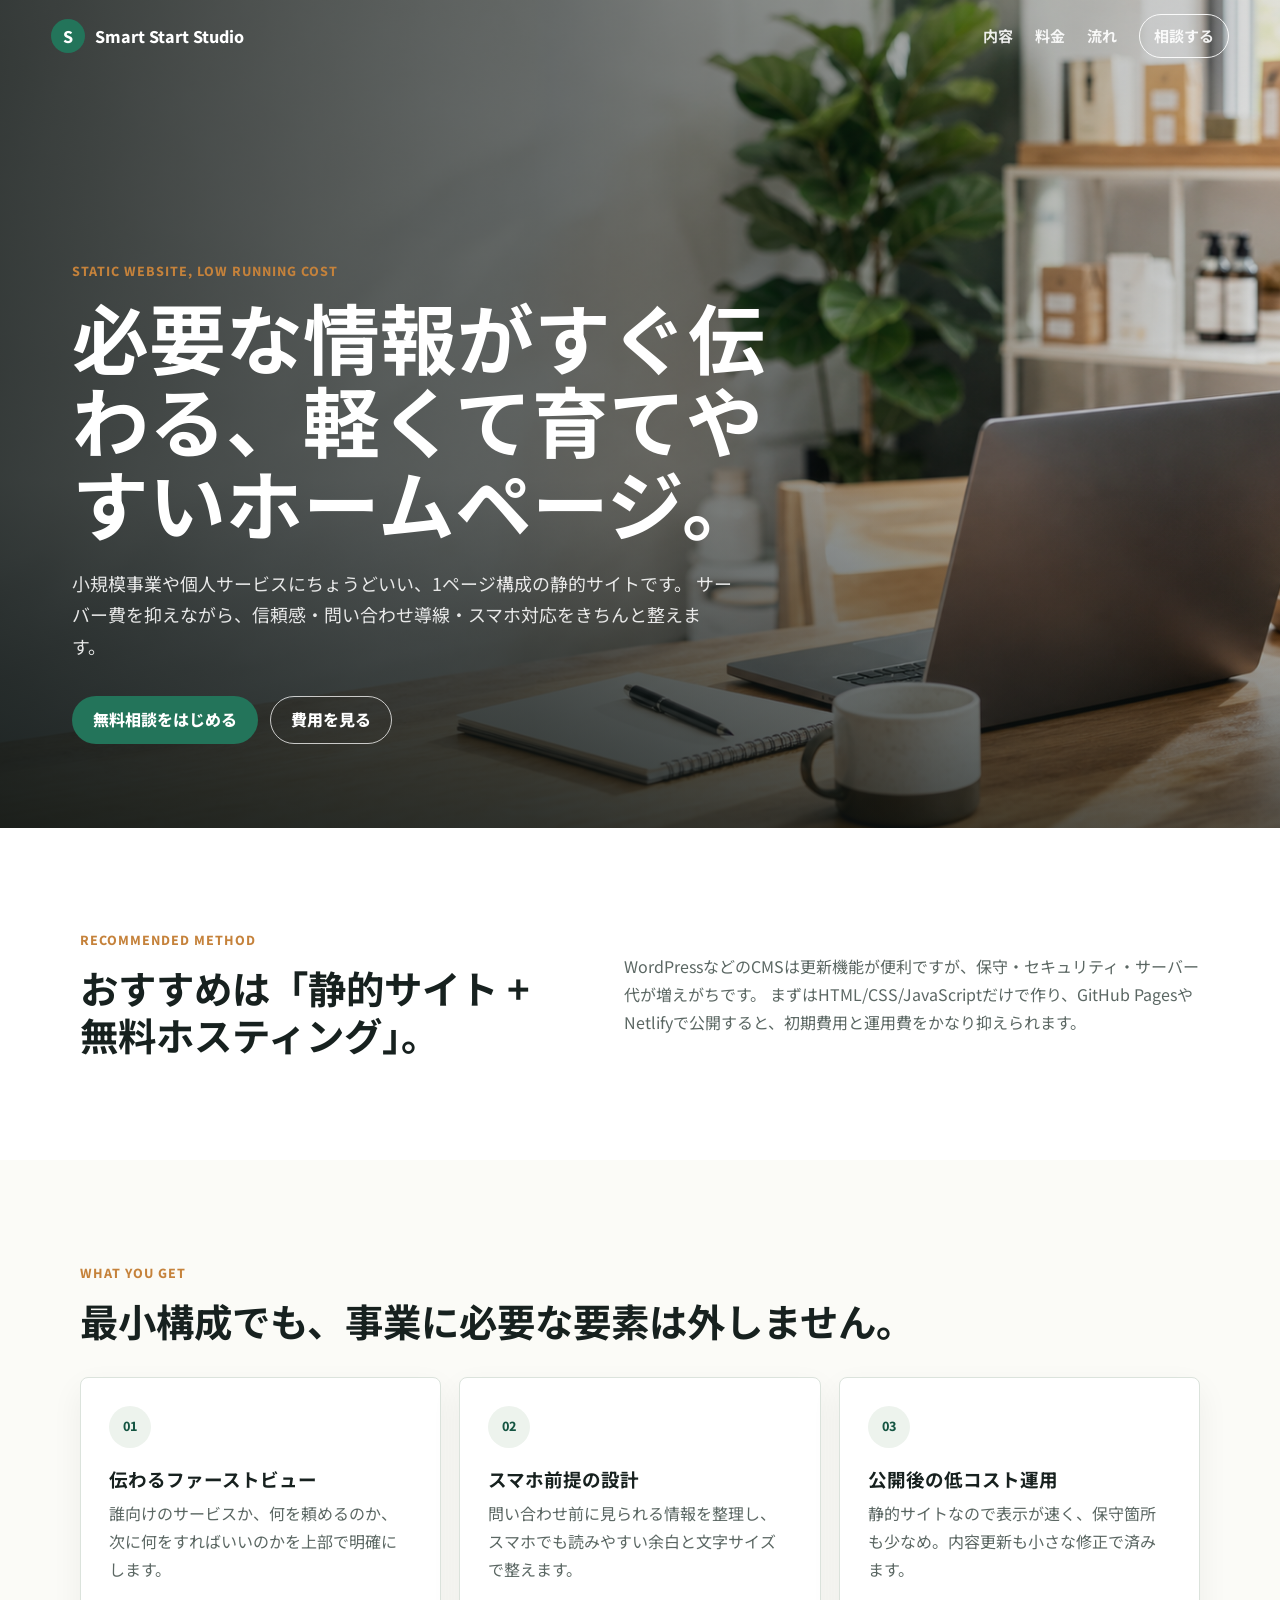
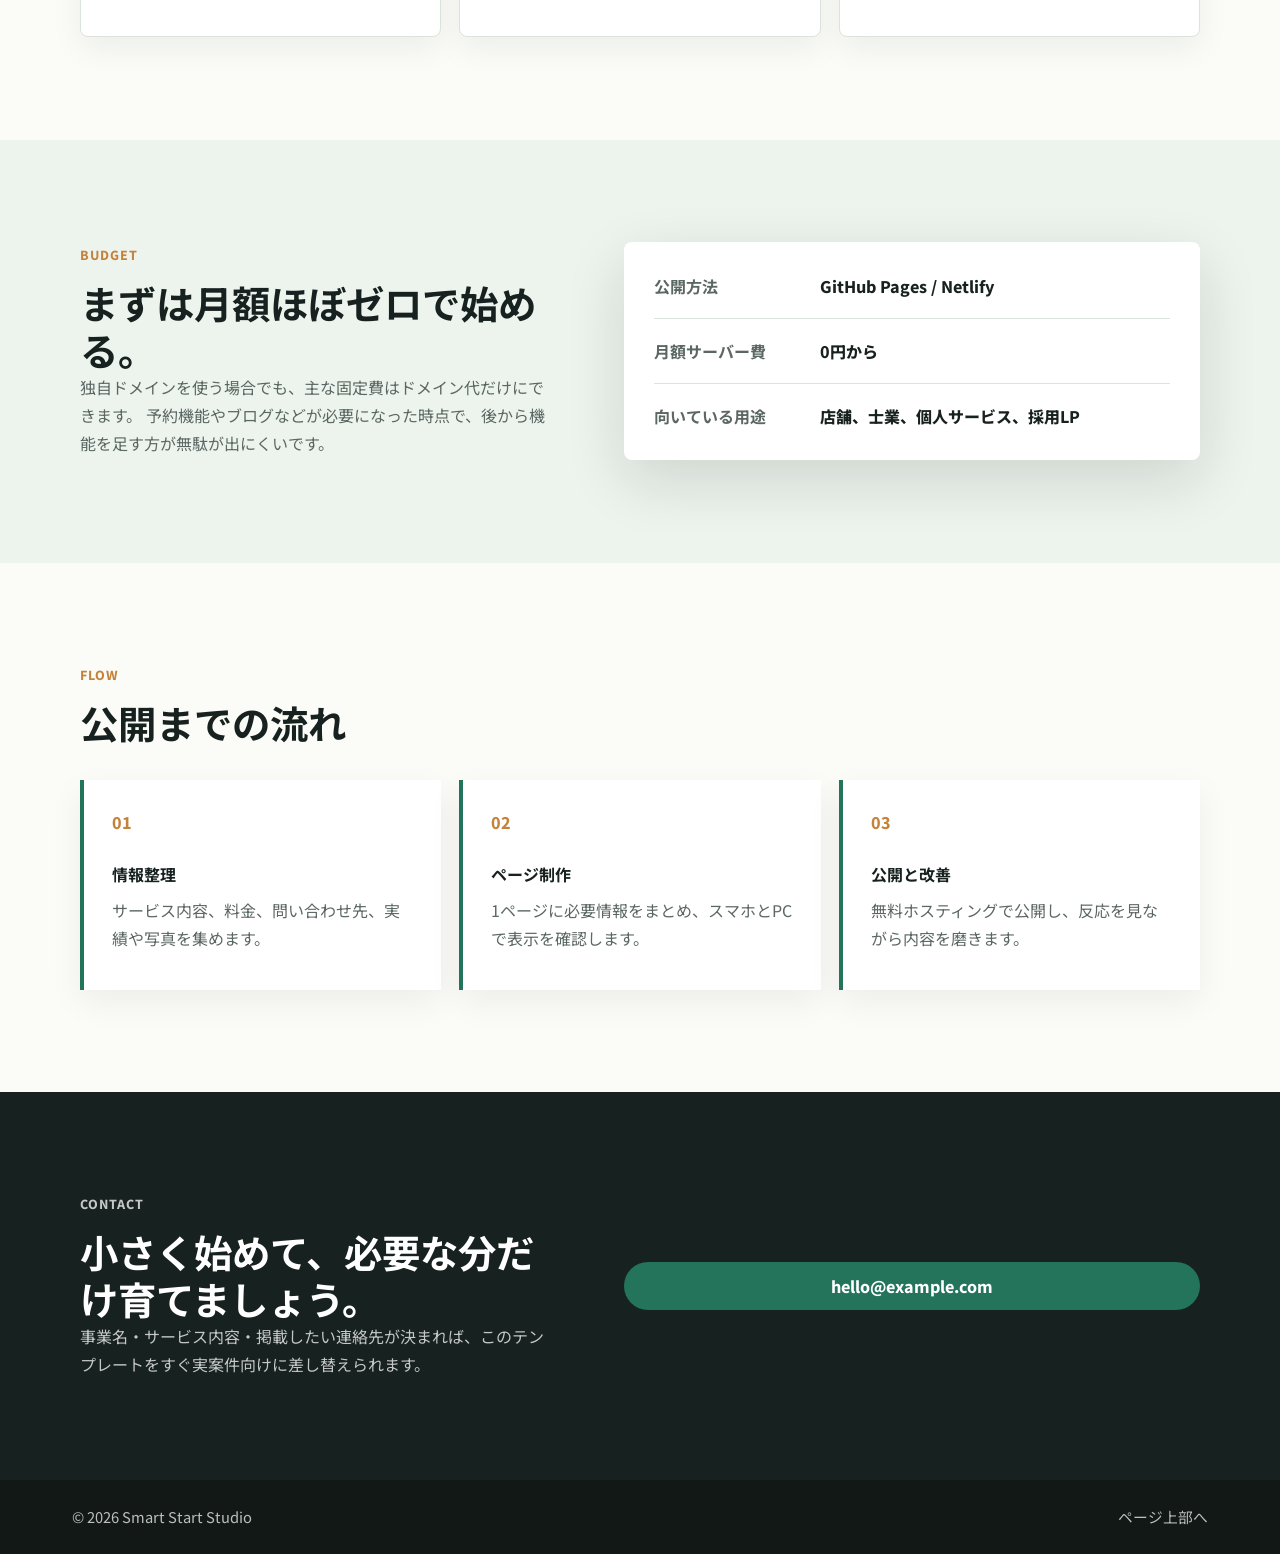
==== index.html @ e1048269 "Create static homepage" ====
<!doctype html>
<html lang="ja">
  <head>
    <meta charset="utf-8">
    <meta name="viewport" content="width=device-width, initial-scale=1">
    <meta name="description" content="低コストで始められる、信頼感のある小規模事業向けホームページです。">
    <title>Smart Start Studio | コスパ重視のホームページ制作</title>
    <link rel="icon" href="assets/favicon.svg" type="image/svg+xml">
    <link rel="preconnect" href="https://fonts.googleapis.com">
    <link rel="preconnect" href="https://fonts.gstatic.com" crossorigin>
    <link href="https://fonts.googleapis.com/css2?family=Noto+Sans+JP:wght@400;500;700;800&display=swap" rel="stylesheet">
    <link rel="stylesheet" href="styles.css">
  </head>
  <body>
    <header class="site-header">
      <a class="brand" href="#top" aria-label="Smart Start Studio ホーム">
        <span class="brand-mark">S</span>
        <span>Smart Start Studio</span>
      </a>
      <nav class="nav" aria-label="主要メニュー">
        <a href="#service">内容</a>
        <a href="#price">料金</a>
        <a href="#flow">流れ</a>
        <a class="nav-cta" href="#contact">相談する</a>
      </nav>
      <button class="menu-button" type="button" aria-label="メニューを開く" aria-expanded="false">
        <span></span>
        <span></span>
        <span></span>
      </button>
    </header>

    <main id="top">
      <section class="hero" aria-labelledby="hero-title">
        <img class="hero-image" src="assets/hero.png" alt="">
        <div class="hero-overlay"></div>
        <div class="hero-content">
          <p class="eyebrow">Static website, low running cost</p>
          <h1 id="hero-title">必要な情報がすぐ伝わる、軽くて育てやすいホームページ。</h1>
          <p class="hero-copy">
            小規模事業や個人サービスにちょうどいい、1ページ構成の静的サイトです。
            サーバー費を抑えながら、信頼感・問い合わせ導線・スマホ対応をきちんと整えます。
          </p>
          <div class="hero-actions">
            <a class="button primary" href="#contact">無料相談をはじめる</a>
            <a class="button secondary" href="#price">費用を見る</a>
          </div>
        </div>
      </section>

      <section class="method band" aria-labelledby="method-title">
        <div class="section-inner two-column">
          <div>
            <p class="section-kicker">Recommended method</p>
            <h2 id="method-title">おすすめは「静的サイト + 無料ホスティング」。</h2>
          </div>
          <p>
            WordPressなどのCMSは更新機能が便利ですが、保守・セキュリティ・サーバー代が増えがちです。
            まずはHTML/CSS/JavaScriptだけで作り、GitHub PagesやNetlifyで公開すると、初期費用と運用費をかなり抑えられます。
          </p>
        </div>
      </section>

      <section id="service" class="section" aria-labelledby="service-title">
        <div class="section-inner">
          <p class="section-kicker">What you get</p>
          <h2 id="service-title">最小構成でも、事業に必要な要素は外しません。</h2>
          <div class="feature-grid">
            <article class="feature-card">
              <span class="icon">01</span>
              <h3>伝わるファーストビュー</h3>
              <p>誰向けのサービスか、何を頼めるのか、次に何をすればいいのかを上部で明確にします。</p>
            </article>
            <article class="feature-card">
              <span class="icon">02</span>
              <h3>スマホ前提の設計</h3>
              <p>問い合わせ前に見られる情報を整理し、スマホでも読みやすい余白と文字サイズで整えます。</p>
            </article>
            <article class="feature-card">
              <span class="icon">03</span>
              <h3>公開後の低コスト運用</h3>
              <p>静的サイトなので表示が速く、保守箇所も少なめ。内容更新も小さな修正で済みます。</p>
            </article>
          </div>
        </div>
      </section>

      <section id="price" class="section muted" aria-labelledby="price-title">
        <div class="section-inner price-layout">
          <div>
            <p class="section-kicker">Budget</p>
            <h2 id="price-title">まずは月額ほぼゼロで始める。</h2>
            <p>
              独自ドメインを使う場合でも、主な固定費はドメイン代だけにできます。
              予約機能やブログなどが必要になった時点で、後から機能を足す方が無駄が出にくいです。
            </p>
          </div>
          <div class="price-panel">
            <dl>
              <div>
                <dt>公開方法</dt>
                <dd>GitHub Pages / Netlify</dd>
              </div>
              <div>
                <dt>月額サーバー費</dt>
                <dd>0円から</dd>
              </div>
              <div>
                <dt>向いている用途</dt>
                <dd>店舗、士業、個人サービス、採用LP</dd>
              </div>
            </dl>
          </div>
        </div>
      </section>

      <section id="flow" class="section" aria-labelledby="flow-title">
        <div class="section-inner">
          <p class="section-kicker">Flow</p>
          <h2 id="flow-title">公開までの流れ</h2>
          <ol class="steps">
            <li>
              <strong>情報整理</strong>
              <span>サービス内容、料金、問い合わせ先、実績や写真を集めます。</span>
            </li>
            <li>
              <strong>ページ制作</strong>
              <span>1ページに必要情報をまとめ、スマホとPCで表示を確認します。</span>
            </li>
            <li>
              <strong>公開と改善</strong>
              <span>無料ホスティングで公開し、反応を見ながら内容を磨きます。</span>
            </li>
          </ol>
        </div>
      </section>

      <section id="contact" class="contact" aria-labelledby="contact-title">
        <div class="section-inner contact-inner">
          <div>
            <p class="section-kicker">Contact</p>
            <h2 id="contact-title">小さく始めて、必要な分だけ育てましょう。</h2>
            <p>事業名・サービス内容・掲載したい連絡先が決まれば、このテンプレートをすぐ実案件向けに差し替えられます。</p>
          </div>
          <a class="button primary" href="mailto:hello@example.com">hello@example.com</a>
        </div>
      </section>
    </main>

    <footer class="site-footer">
      <span>&copy; 2026 Smart Start Studio</span>
      <a href="#top">ページ上部へ</a>
    </footer>

    <script src="script.js"></script>
  </body>
</html>
---- styles.css ----
:root {
  --ink: #17211f;
  --muted-ink: #5b6763;
  --paper: #fbfbf7;
  --soft: #edf3ed;
  --line: #dbe3dc;
  --brand: #23745a;
  --brand-dark: #155542;
  --accent: #c5823b;
  --white: #ffffff;
  --shadow: 0 20px 60px rgba(22, 33, 31, 0.14);
}

* {
  box-sizing: border-box;
}

html {
  scroll-behavior: smooth;
}

body {
  margin: 0;
  color: var(--ink);
  background: var(--paper);
  font-family: "Noto Sans JP", system-ui, -apple-system, BlinkMacSystemFont, "Segoe UI", sans-serif;
  line-height: 1.75;
}

a {
  color: inherit;
  text-decoration: none;
}

.site-header {
  position: fixed;
  z-index: 20;
  top: 0;
  right: 0;
  left: 0;
  display: flex;
  align-items: center;
  justify-content: space-between;
  gap: 24px;
  min-height: 72px;
  padding: 14px clamp(18px, 4vw, 56px);
  color: var(--white);
  transition: background 180ms ease, box-shadow 180ms ease, color 180ms ease;
}

.site-header.scrolled,
.site-header.menu-open {
  color: var(--ink);
  background: rgba(251, 251, 247, 0.94);
  box-shadow: 0 8px 32px rgba(20, 31, 29, 0.1);
  backdrop-filter: blur(16px);
}

.brand {
  display: inline-flex;
  align-items: center;
  gap: 10px;
  font-weight: 800;
  letter-spacing: 0;
}

.brand-mark {
  display: grid;
  width: 34px;
  height: 34px;
  place-items: center;
  border-radius: 50%;
  background: var(--brand);
  color: var(--white);
  font-weight: 800;
}

.nav {
  display: flex;
  align-items: center;
  gap: 22px;
  font-size: 0.94rem;
  font-weight: 700;
}

.nav a {
  opacity: 0.9;
}

.nav a:hover {
  opacity: 1;
}

.nav-cta {
  padding: 8px 14px;
  border: 1px solid currentColor;
  border-radius: 999px;
}

.menu-button {
  display: none;
  width: 42px;
  height: 42px;
  padding: 10px;
  border: 0;
  border-radius: 50%;
  background: rgba(255, 255, 255, 0.16);
  color: currentColor;
}

.menu-button span {
  display: block;
  height: 2px;
  margin: 5px 0;
  background: currentColor;
}

.hero {
  position: relative;
  display: grid;
  min-height: 92vh;
  overflow: hidden;
  align-items: end;
  padding: 128px clamp(18px, 6vw, 72px) 84px;
  color: var(--white);
}

.hero-image,
.hero-overlay {
  position: absolute;
  inset: 0;
  width: 100%;
  height: 100%;
}

.hero-image {
  object-fit: cover;
}

.hero-overlay {
  background:
    linear-gradient(90deg, rgba(12, 19, 18, 0.82) 0%, rgba(12, 19, 18, 0.62) 42%, rgba(12, 19, 18, 0.12) 100%),
    linear-gradient(0deg, rgba(12, 19, 18, 0.62) 0%, rgba(12, 19, 18, 0) 42%);
}

.hero-content {
  position: relative;
  z-index: 2;
  width: min(720px, 100%);
}

.eyebrow,
.section-kicker {
  margin: 0 0 12px;
  color: var(--accent);
  font-size: 0.78rem;
  font-weight: 800;
  letter-spacing: 0.08em;
  text-transform: uppercase;
}

.hero h1 {
  margin: 0;
  font-size: clamp(2.35rem, 6vw, 5.3rem);
  line-height: 1.08;
  letter-spacing: 0;
}

.hero-copy {
  max-width: 660px;
  margin: 24px 0 0;
  color: rgba(255, 255, 255, 0.88);
  font-size: clamp(1rem, 2vw, 1.12rem);
}

.hero-actions {
  display: flex;
  flex-wrap: wrap;
  gap: 12px;
  margin-top: 34px;
}

.button {
  display: inline-flex;
  align-items: center;
  justify-content: center;
  min-height: 48px;
  padding: 12px 20px;
  border: 1px solid transparent;
  border-radius: 999px;
  font-weight: 800;
  line-height: 1.2;
}

.button.primary {
  background: var(--brand);
  color: var(--white);
}

.button.primary:hover {
  background: var(--brand-dark);
}

.button.secondary {
  border-color: rgba(255, 255, 255, 0.74);
  color: var(--white);
}

.section,
.band,
.contact {
  padding: clamp(64px, 8vw, 112px) clamp(18px, 6vw, 72px);
}

.section-inner {
  width: min(1120px, 100%);
  margin: 0 auto;
}

.two-column,
.price-layout,
.contact-inner {
  display: grid;
  grid-template-columns: minmax(0, 0.9fr) minmax(0, 1.1fr);
  gap: clamp(28px, 6vw, 72px);
  align-items: center;
}

.band {
  background: var(--white);
}

.muted {
  background: var(--soft);
}

h2 {
  margin: 0;
  font-size: clamp(1.75rem, 3vw, 3rem);
  line-height: 1.22;
  letter-spacing: 0;
}

h3 {
  margin: 18px 0 8px;
  font-size: 1.16rem;
  line-height: 1.35;
}

p {
  margin: 0;
  color: var(--muted-ink);
}

.feature-grid {
  display: grid;
  grid-template-columns: repeat(3, minmax(0, 1fr));
  gap: 18px;
  margin-top: 34px;
}

.feature-card {
  min-height: 260px;
  padding: 28px;
  border: 1px solid var(--line);
  border-radius: 8px;
  background: var(--white);
  box-shadow: 0 12px 32px rgba(22, 33, 31, 0.06);
}

.icon {
  display: inline-flex;
  align-items: center;
  justify-content: center;
  width: 42px;
  height: 42px;
  border-radius: 50%;
  background: var(--soft);
  color: var(--brand-dark);
  font-size: 0.78rem;
  font-weight: 800;
}

.price-panel {
  padding: 30px;
  border-radius: 8px;
  background: var(--white);
  box-shadow: var(--shadow);
}

dl {
  display: grid;
  gap: 18px;
  margin: 0;
}

dl div {
  display: grid;
  grid-template-columns: 150px 1fr;
  gap: 16px;
  padding-bottom: 18px;
  border-bottom: 1px solid var(--line);
}

dl div:last-child {
  padding-bottom: 0;
  border-bottom: 0;
}

dt {
  color: var(--muted-ink);
  font-weight: 700;
}

dd {
  margin: 0;
  font-weight: 800;
}

.steps {
  display: grid;
  grid-template-columns: repeat(3, minmax(0, 1fr));
  gap: 18px;
  margin: 34px 0 0;
  padding: 0;
  list-style: none;
  counter-reset: steps;
}

.steps li {
  position: relative;
  min-height: 210px;
  padding: 28px;
  border-left: 4px solid var(--brand);
  background: var(--white);
  box-shadow: 0 12px 32px rgba(22, 33, 31, 0.06);
  counter-increment: steps;
}

.steps li::before {
  content: counter(steps, decimal-leading-zero);
  display: block;
  margin-bottom: 24px;
  color: var(--accent);
  font-weight: 800;
}

.steps strong,
.steps span {
  display: block;
}

.steps span {
  margin-top: 8px;
  color: var(--muted-ink);
}

.contact {
  background: var(--ink);
  color: var(--white);
}

.contact p {
  color: rgba(255, 255, 255, 0.75);
}

.site-footer {
  display: flex;
  align-items: center;
  justify-content: space-between;
  gap: 18px;
  padding: 24px clamp(18px, 6vw, 72px);
  background: #111816;
  color: rgba(255, 255, 255, 0.72);
  font-size: 0.92rem;
}

@media (max-width: 820px) {
  .site-header {
    min-height: 64px;
  }

  .menu-button {
    display: block;
  }

  .nav {
    position: absolute;
    top: 64px;
    right: 18px;
    left: 18px;
    display: none;
    flex-direction: column;
    align-items: stretch;
    gap: 0;
    padding: 12px;
    border: 1px solid var(--line);
    border-radius: 8px;
    background: var(--white);
    color: var(--ink);
    box-shadow: var(--shadow);
  }

  .site-header.menu-open .nav {
    display: flex;
  }

  .nav a {
    padding: 12px;
  }

  .nav-cta {
    border-color: var(--line);
    border-radius: 8px;
  }

  .hero {
    min-height: 88vh;
    padding-top: 104px;
    padding-bottom: 56px;
  }

  .hero-overlay {
    background:
      linear-gradient(90deg, rgba(12, 19, 18, 0.86) 0%, rgba(12, 19, 18, 0.64) 100%),
      linear-gradient(0deg, rgba(12, 19, 18, 0.6) 0%, rgba(12, 19, 18, 0) 54%);
  }

  .two-column,
  .price-layout,
  .contact-inner,
  .feature-grid,
  .steps {
    grid-template-columns: 1fr;
  }

  .feature-card,
  .steps li {
    min-height: auto;
  }

  dl div {
    grid-template-columns: 1fr;
    gap: 4px;
  }

  .site-footer {
    align-items: flex-start;
    flex-direction: column;
  }
}

@media (max-width: 460px) {
  .brand span:last-child {
    max-width: 158px;
    line-height: 1.2;
  }

  .button {
    width: 100%;
  }
}
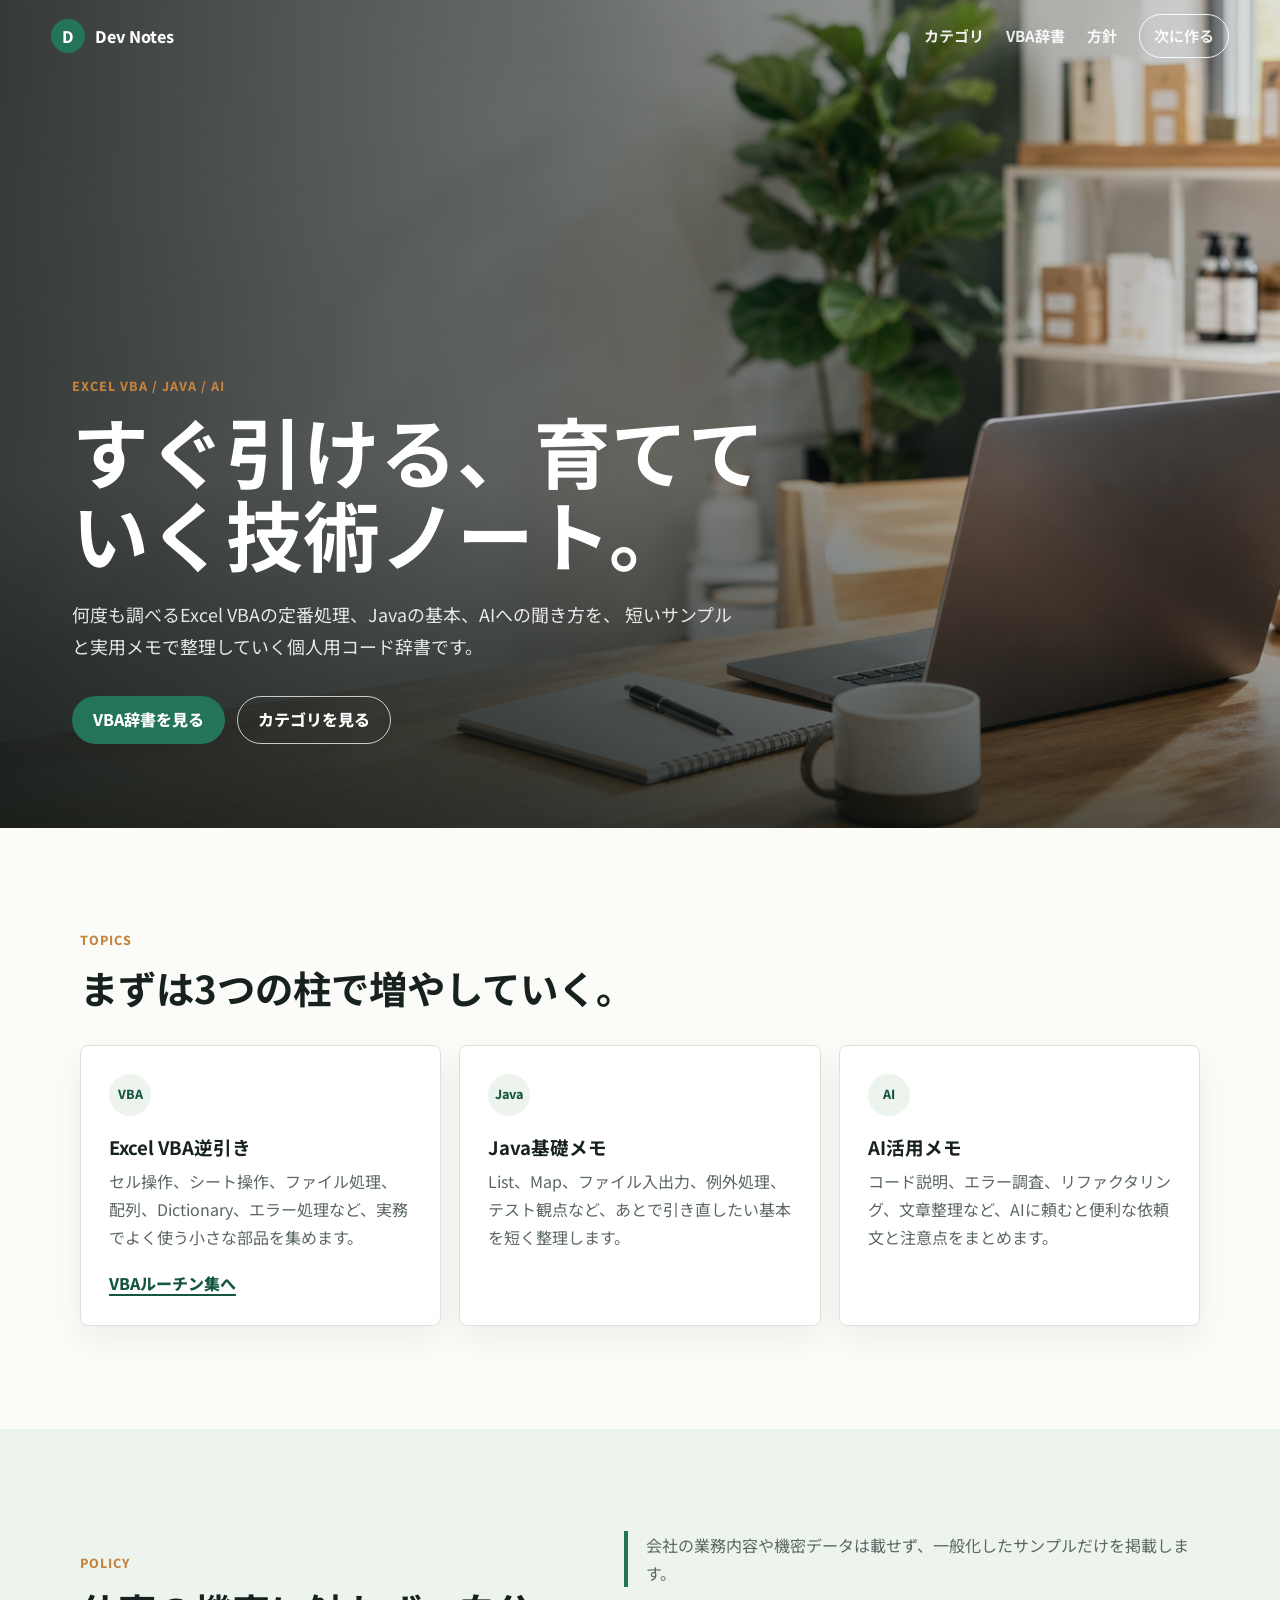
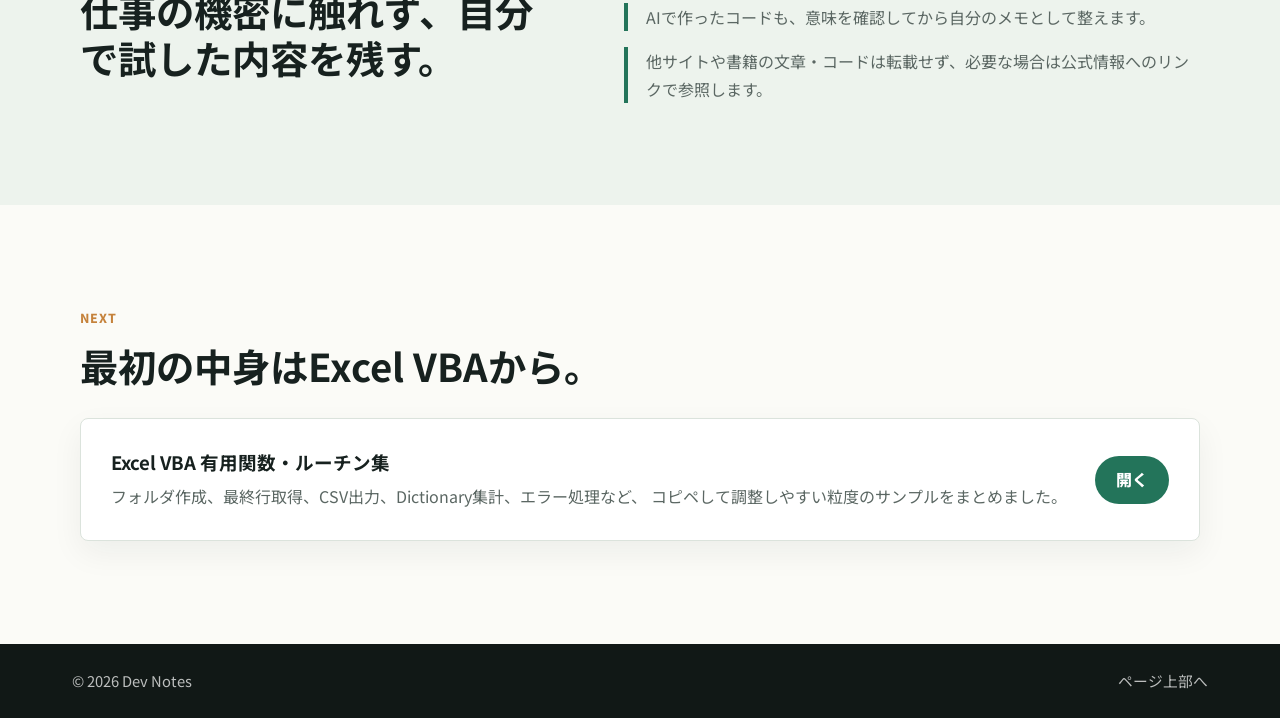
==== commit a24750df: "Add Excel VBA routine dictionary" ====
--- a/index.html
+++ b/index.html
@@ -3,25 +3,25 @@
   <head>
     <meta charset="utf-8">
     <meta name="viewport" content="width=device-width, initial-scale=1">
-    <meta name="description" content="低コストで始められる、信頼感のある小規模事業向けホームページです。">
-    <title>Smart Start Studio | コスパ重視のホームページ制作</title>
+    <meta name="description" content="Excel VBA、Java、AI活用を短いサンプルと逆引きでまとめる個人用の技術ノートです。">
+    <title>Excel VBA・Java・AI活用ノート</title>
     <link rel="icon" href="assets/favicon.svg" type="image/svg+xml">
     <link rel="preconnect" href="https://fonts.googleapis.com">
     <link rel="preconnect" href="https://fonts.gstatic.com" crossorigin>
-    <link href="https://fonts.googleapis.com/css2?family=Noto+Sans+JP:wght@400;500;700;800&display=swap" rel="stylesheet">
+    <link href="https://fonts.googleapis.com/css2?family=Noto+Sans+JP:wght@400;500;700;800&family=JetBrains+Mono:wght@500;700&display=swap" rel="stylesheet">
     <link rel="stylesheet" href="styles.css">
   </head>
   <body>
     <header class="site-header">
-      <a class="brand" href="#top" aria-label="Smart Start Studio ホーム">
-        <span class="brand-mark">S</span>
-        <span>Smart Start Studio</span>
+      <a class="brand" href="index.html#top" aria-label="Excel VBA・Java・AI活用ノート ホーム">
+        <span class="brand-mark">D</span>
+        <span>Dev Notes</span>
       </a>
       <nav class="nav" aria-label="主要メニュー">
-        <a href="#service">内容</a>
-        <a href="#price">料金</a>
-        <a href="#flow">流れ</a>
-        <a class="nav-cta" href="#contact">相談する</a>
+        <a href="index.html#topics">カテゴリ</a>
+        <a href="vba.html">VBA辞書</a>
+        <a href="index.html#policy">方針</a>
+        <a class="nav-cta" href="index.html#next">次に作る</a>
       </nav>
       <button class="menu-button" type="button" aria-label="メニューを開く" aria-expanded="false">
         <span></span>
@@ -31,124 +31,82 @@
     </header>
 
     <main id="top">
-      <section class="hero" aria-labelledby="hero-title">
+      <section class="hero tech-hero" aria-labelledby="hero-title">
         <img class="hero-image" src="assets/hero.png" alt="">
         <div class="hero-overlay"></div>
         <div class="hero-content">
-          <p class="eyebrow">Static website, low running cost</p>
-          <h1 id="hero-title">必要な情報がすぐ伝わる、軽くて育てやすいホームページ。</h1>
+          <p class="eyebrow">Excel VBA / Java / AI</p>
+          <h1 id="hero-title">すぐ引ける、育てていく技術ノート。</h1>
           <p class="hero-copy">
-            小規模事業や個人サービスにちょうどいい、1ページ構成の静的サイトです。
-            サーバー費を抑えながら、信頼感・問い合わせ導線・スマホ対応をきちんと整えます。
+            何度も調べるExcel VBAの定番処理、Javaの基本、AIへの聞き方を、
+            短いサンプルと実用メモで整理していく個人用コード辞書です。
           </p>
           <div class="hero-actions">
-            <a class="button primary" href="#contact">無料相談をはじめる</a>
-            <a class="button secondary" href="#price">費用を見る</a>
+            <a class="button primary" href="vba.html">VBA辞書を見る</a>
+            <a class="button secondary" href="#topics">カテゴリを見る</a>
           </div>
         </div>
       </section>
 
-      <section class="method band" aria-labelledby="method-title">
-        <div class="section-inner two-column">
-          <div>
-            <p class="section-kicker">Recommended method</p>
-            <h2 id="method-title">おすすめは「静的サイト + 無料ホスティング」。</h2>
-          </div>
-          <p>
-            WordPressなどのCMSは更新機能が便利ですが、保守・セキュリティ・サーバー代が増えがちです。
-            まずはHTML/CSS/JavaScriptだけで作り、GitHub PagesやNetlifyで公開すると、初期費用と運用費をかなり抑えられます。
-          </p>
-        </div>
-      </section>
-
-      <section id="service" class="section" aria-labelledby="service-title">
+      <section id="topics" class="section" aria-labelledby="topics-title">
         <div class="section-inner">
-          <p class="section-kicker">What you get</p>
-          <h2 id="service-title">最小構成でも、事業に必要な要素は外しません。</h2>
+          <p class="section-kicker">Topics</p>
+          <h2 id="topics-title">まずは3つの柱で増やしていく。</h2>
           <div class="feature-grid">
             <article class="feature-card">
-              <span class="icon">01</span>
-              <h3>伝わるファーストビュー</h3>
-              <p>誰向けのサービスか、何を頼めるのか、次に何をすればいいのかを上部で明確にします。</p>
+              <span class="icon">VBA</span>
+              <h3>Excel VBA逆引き</h3>
+              <p>セル操作、シート操作、ファイル処理、配列、Dictionary、エラー処理など、実務でよく使う小さな部品を集めます。</p>
+              <a class="text-link" href="vba.html">VBAルーチン集へ</a>
             </article>
             <article class="feature-card">
-              <span class="icon">02</span>
-              <h3>スマホ前提の設計</h3>
-              <p>問い合わせ前に見られる情報を整理し、スマホでも読みやすい余白と文字サイズで整えます。</p>
+              <span class="icon">Java</span>
+              <h3>Java基礎メモ</h3>
+              <p>List、Map、ファイル入出力、例外処理、テスト観点など、あとで引き直したい基本を短く整理します。</p>
             </article>
             <article class="feature-card">
-              <span class="icon">03</span>
-              <h3>公開後の低コスト運用</h3>
-              <p>静的サイトなので表示が速く、保守箇所も少なめ。内容更新も小さな修正で済みます。</p>
+              <span class="icon">AI</span>
+              <h3>AI活用メモ</h3>
+              <p>コード説明、エラー調査、リファクタリング、文章整理など、AIに頼むと便利な依頼文と注意点をまとめます。</p>
             </article>
           </div>
         </div>
       </section>
 
-      <section id="price" class="section muted" aria-labelledby="price-title">
-        <div class="section-inner price-layout">
+      <section id="policy" class="section muted" aria-labelledby="policy-title">
+        <div class="section-inner two-column">
           <div>
-            <p class="section-kicker">Budget</p>
-            <h2 id="price-title">まずは月額ほぼゼロで始める。</h2>
-            <p>
-              独自ドメインを使う場合でも、主な固定費はドメイン代だけにできます。
-              予約機能やブログなどが必要になった時点で、後から機能を足す方が無駄が出にくいです。
-            </p>
+            <p class="section-kicker">Policy</p>
+            <h2 id="policy-title">仕事の機密に触れず、自分で試した内容を残す。</h2>
           </div>
-          <div class="price-panel">
-            <dl>
-              <div>
-                <dt>公開方法</dt>
-                <dd>GitHub Pages / Netlify</dd>
-              </div>
-              <div>
-                <dt>月額サーバー費</dt>
-                <dd>0円から</dd>
-              </div>
-              <div>
-                <dt>向いている用途</dt>
-                <dd>店舗、士業、個人サービス、採用LP</dd>
-              </div>
-            </dl>
+          <div class="note-list">
+            <p>会社の業務内容や機密データは載せず、一般化したサンプルだけを掲載します。</p>
+            <p>AIで作ったコードも、意味を確認してから自分のメモとして整えます。</p>
+            <p>他サイトや書籍の文章・コードは転載せず、必要な場合は公式情報へのリンクで参照します。</p>
           </div>
         </div>
       </section>
 
-      <section id="flow" class="section" aria-labelledby="flow-title">
+      <section id="next" class="section" aria-labelledby="next-title">
         <div class="section-inner">
-          <p class="section-kicker">Flow</p>
-          <h2 id="flow-title">公開までの流れ</h2>
-          <ol class="steps">
-            <li>
-              <strong>情報整理</strong>
-              <span>サービス内容、料金、問い合わせ先、実績や写真を集めます。</span>
-            </li>
-            <li>
-              <strong>ページ制作</strong>
-              <span>1ページに必要情報をまとめ、スマホとPCで表示を確認します。</span>
-            </li>
-            <li>
-              <strong>公開と改善</strong>
-              <span>無料ホスティングで公開し、反応を見ながら内容を磨きます。</span>
-            </li>
-          </ol>
-        </div>
-      </section>
-
-      <section id="contact" class="contact" aria-labelledby="contact-title">
-        <div class="section-inner contact-inner">
-          <div>
-            <p class="section-kicker">Contact</p>
-            <h2 id="contact-title">小さく始めて、必要な分だけ育てましょう。</h2>
-            <p>事業名・サービス内容・掲載したい連絡先が決まれば、このテンプレートをすぐ実案件向けに差し替えられます。</p>
+          <p class="section-kicker">Next</p>
+          <h2 id="next-title">最初の中身はExcel VBAから。</h2>
+          <div class="article-preview">
+            <div>
+              <h3>Excel VBA 有用関数・ルーチン集</h3>
+              <p>
+                フォルダ作成、最終行取得、CSV出力、Dictionary集計、エラー処理など、
+                コピペして調整しやすい粒度のサンプルをまとめました。
+              </p>
+            </div>
+            <a class="button primary" href="vba.html">開く</a>
           </div>
-          <a class="button primary" href="mailto:hello@example.com">hello@example.com</a>
         </div>
       </section>
     </main>
 
     <footer class="site-footer">
-      <span>&copy; 2026 Smart Start Studio</span>
+      <span>&copy; 2026 Dev Notes</span>
       <a href="#top">ページ上部へ</a>
     </footer>
 
--- a/styles.css
+++ b/styles.css
@@ -7,6 +7,8 @@
   --brand: #23745a;
   --brand-dark: #155542;
   --accent: #c5823b;
+  --code: #101816;
+  --code-line: #26342f;
   --white: #ffffff;
   --shadow: 0 20px 60px rgba(22, 33, 31, 0.14);
 }
@@ -49,7 +51,8 @@
 }
 
 .site-header.scrolled,
-.site-header.menu-open {
+.site-header.menu-open,
+.site-header.page-header {
   color: var(--ink);
   background: rgba(251, 251, 247, 0.94);
   box-shadow: 0 8px 32px rgba(20, 31, 29, 0.1);
@@ -161,7 +164,7 @@
 
 .hero h1 {
   margin: 0;
-  font-size: clamp(2.35rem, 6vw, 5.3rem);
+  font-size: clamp(2.35rem, 6vw, 5rem);
   line-height: 1.08;
   letter-spacing: 0;
 }
@@ -266,6 +269,11 @@
   border-radius: 8px;
   background: var(--white);
   box-shadow: 0 12px 32px rgba(22, 33, 31, 0.06);
+}
+
+.feature-card .text-link {
+  display: inline-block;
+  margin-top: 18px;
 }
 
 .icon {
@@ -362,6 +370,115 @@
 
 .contact p {
   color: rgba(255, 255, 255, 0.75);
+}
+
+.page-title {
+  padding: 132px clamp(18px, 6vw, 72px) 64px;
+  background: linear-gradient(135deg, #eef5ee 0%, #ffffff 54%, #f7efe6 100%);
+}
+
+.page-title h1 {
+  max-width: 880px;
+  margin: 0;
+  font-size: clamp(2.2rem, 5vw, 4.5rem);
+  line-height: 1.1;
+  letter-spacing: 0;
+}
+
+.page-title p {
+  max-width: 780px;
+  margin-top: 22px;
+  font-size: 1.04rem;
+}
+
+.note-list {
+  display: grid;
+  gap: 16px;
+}
+
+.note-list p {
+  padding-left: 18px;
+  border-left: 4px solid var(--brand);
+}
+
+.article-preview {
+  display: flex;
+  align-items: center;
+  justify-content: space-between;
+  gap: 28px;
+  margin-top: 30px;
+  padding: 30px;
+  border: 1px solid var(--line);
+  border-radius: 8px;
+  background: var(--white);
+  box-shadow: 0 12px 32px rgba(22, 33, 31, 0.06);
+}
+
+.article-preview h3 {
+  margin-top: 0;
+}
+
+.text-link {
+  color: var(--brand-dark);
+  font-weight: 800;
+  text-decoration: underline;
+  text-decoration-thickness: 2px;
+  text-underline-offset: 4px;
+}
+
+.snippet-grid {
+  display: grid;
+  grid-template-columns: repeat(2, minmax(0, 1fr));
+  gap: 18px;
+  margin-top: 34px;
+}
+
+.snippet-card,
+.prompt-list article {
+  display: grid;
+  gap: 12px;
+  min-width: 0;
+  padding: 24px;
+  border: 1px solid var(--line);
+  border-radius: 8px;
+  background: var(--white);
+  box-shadow: 0 12px 32px rgba(22, 33, 31, 0.06);
+}
+
+.snippet-card h3,
+.prompt-list h3 {
+  margin: 0;
+}
+
+pre {
+  min-width: 0;
+  max-width: 100%;
+  margin: 0;
+  overflow-x: auto;
+  border: 1px solid var(--code-line);
+  border-radius: 8px;
+  background: var(--code);
+}
+
+code {
+  font-family: "JetBrains Mono", Consolas, "Courier New", monospace;
+}
+
+pre code {
+  display: block;
+  width: max-content;
+  min-width: 100%;
+  padding: 18px;
+  color: #edf7f2;
+  font-size: 0.88rem;
+  line-height: 1.65;
+  white-space: pre;
+}
+
+.prompt-list {
+  display: grid;
+  gap: 18px;
+  margin-top: 34px;
 }
 
 .site-footer {
@@ -430,7 +547,8 @@
   .price-layout,
   .contact-inner,
   .feature-grid,
-  .steps {
+  .steps,
+  .snippet-grid {
     grid-template-columns: 1fr;
   }
 
@@ -446,6 +564,11 @@
 
   .site-footer {
     align-items: flex-start;
+    flex-direction: column;
+  }
+
+  .article-preview {
+    align-items: stretch;
     flex-direction: column;
   }
 }
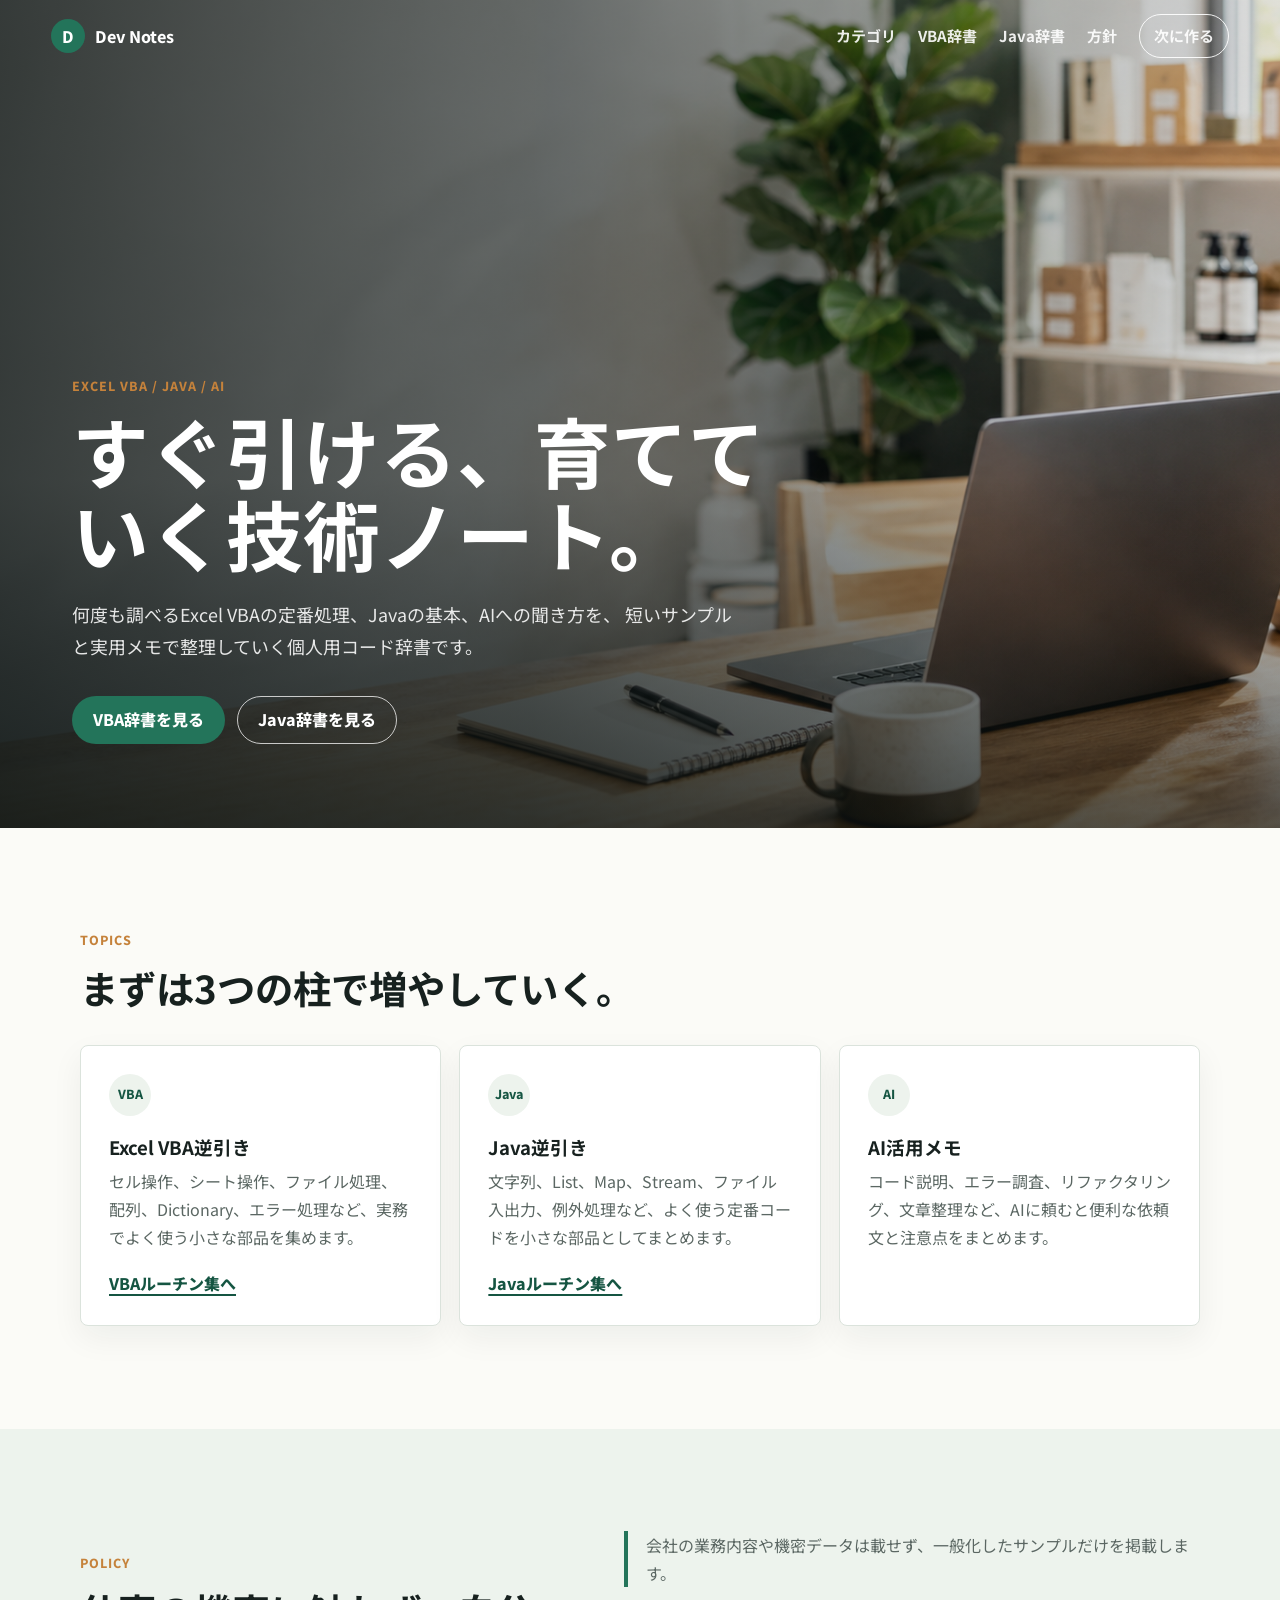
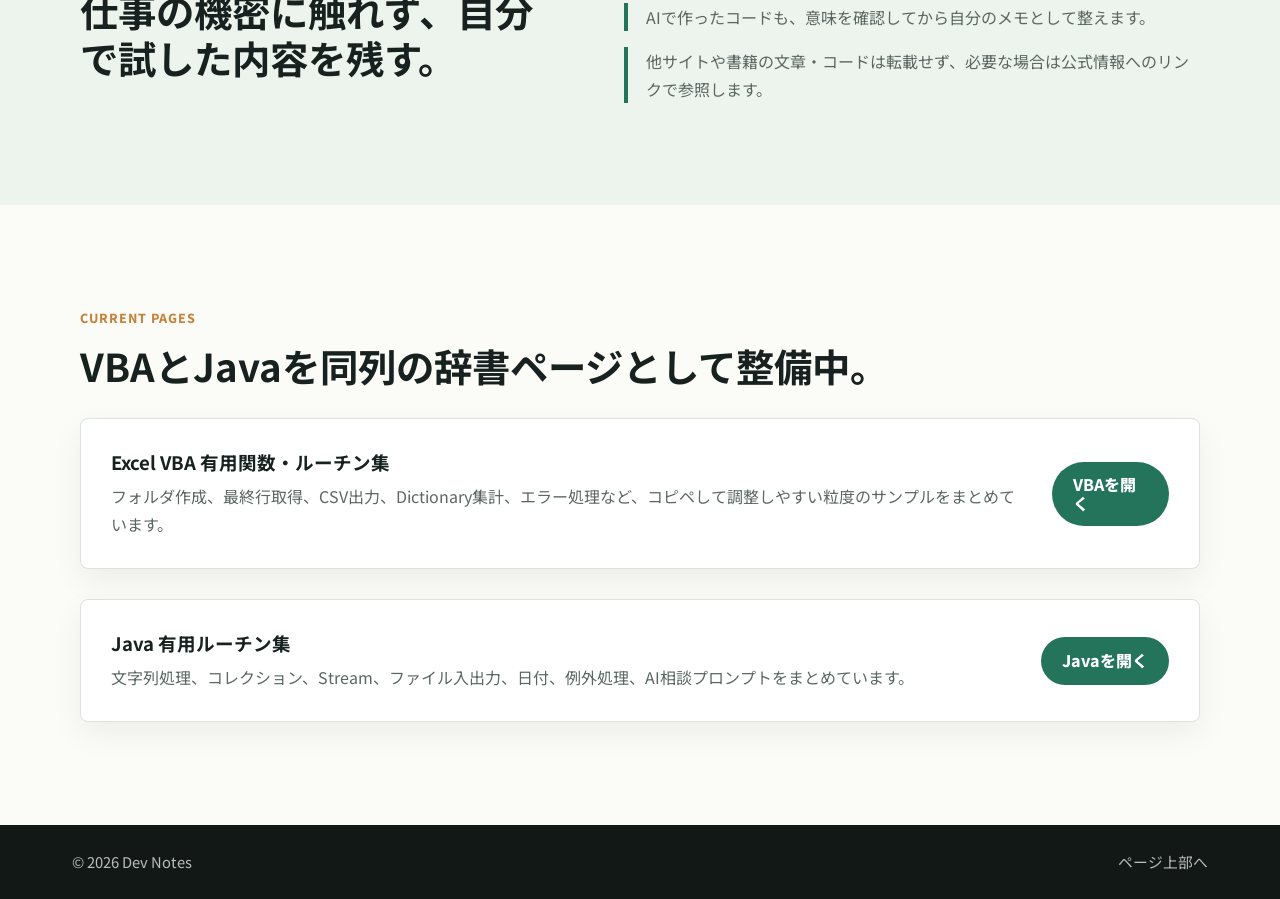
==== commit 59f703d1: "Add Java routine dictionary" ====
--- a/index.html
+++ b/index.html
@@ -20,6 +20,7 @@
       <nav class="nav" aria-label="主要メニュー">
         <a href="index.html#topics">カテゴリ</a>
         <a href="vba.html">VBA辞書</a>
+        <a href="java.html">Java辞書</a>
         <a href="index.html#policy">方針</a>
         <a class="nav-cta" href="index.html#next">次に作る</a>
       </nav>
@@ -43,7 +44,7 @@
           </p>
           <div class="hero-actions">
             <a class="button primary" href="vba.html">VBA辞書を見る</a>
-            <a class="button secondary" href="#topics">カテゴリを見る</a>
+            <a class="button secondary" href="java.html">Java辞書を見る</a>
           </div>
         </div>
       </section>
@@ -61,8 +62,9 @@
             </article>
             <article class="feature-card">
               <span class="icon">Java</span>
-              <h3>Java基礎メモ</h3>
-              <p>List、Map、ファイル入出力、例外処理、テスト観点など、あとで引き直したい基本を短く整理します。</p>
+              <h3>Java逆引き</h3>
+              <p>文字列、List、Map、Stream、ファイル入出力、例外処理など、よく使う定番コードを小さな部品としてまとめます。</p>
+              <a class="text-link" href="java.html">Javaルーチン集へ</a>
             </article>
             <article class="feature-card">
               <span class="icon">AI</span>
@@ -89,17 +91,21 @@
 
       <section id="next" class="section" aria-labelledby="next-title">
         <div class="section-inner">
-          <p class="section-kicker">Next</p>
-          <h2 id="next-title">最初の中身はExcel VBAから。</h2>
+          <p class="section-kicker">Current Pages</p>
+          <h2 id="next-title">VBAとJavaを同列の辞書ページとして整備中。</h2>
           <div class="article-preview">
             <div>
               <h3>Excel VBA 有用関数・ルーチン集</h3>
-              <p>
-                フォルダ作成、最終行取得、CSV出力、Dictionary集計、エラー処理など、
-                コピペして調整しやすい粒度のサンプルをまとめました。
-              </p>
+              <p>フォルダ作成、最終行取得、CSV出力、Dictionary集計、エラー処理など、コピペして調整しやすい粒度のサンプルをまとめています。</p>
             </div>
-            <a class="button primary" href="vba.html">開く</a>
+            <a class="button primary" href="vba.html">VBAを開く</a>
+          </div>
+          <div class="article-preview">
+            <div>
+              <h3>Java 有用ルーチン集</h3>
+              <p>文字列処理、コレクション、Stream、ファイル入出力、日付、例外処理、AI相談プロンプトをまとめています。</p>
+            </div>
+            <a class="button primary" href="java.html">Javaを開く</a>
           </div>
         </div>
       </section>
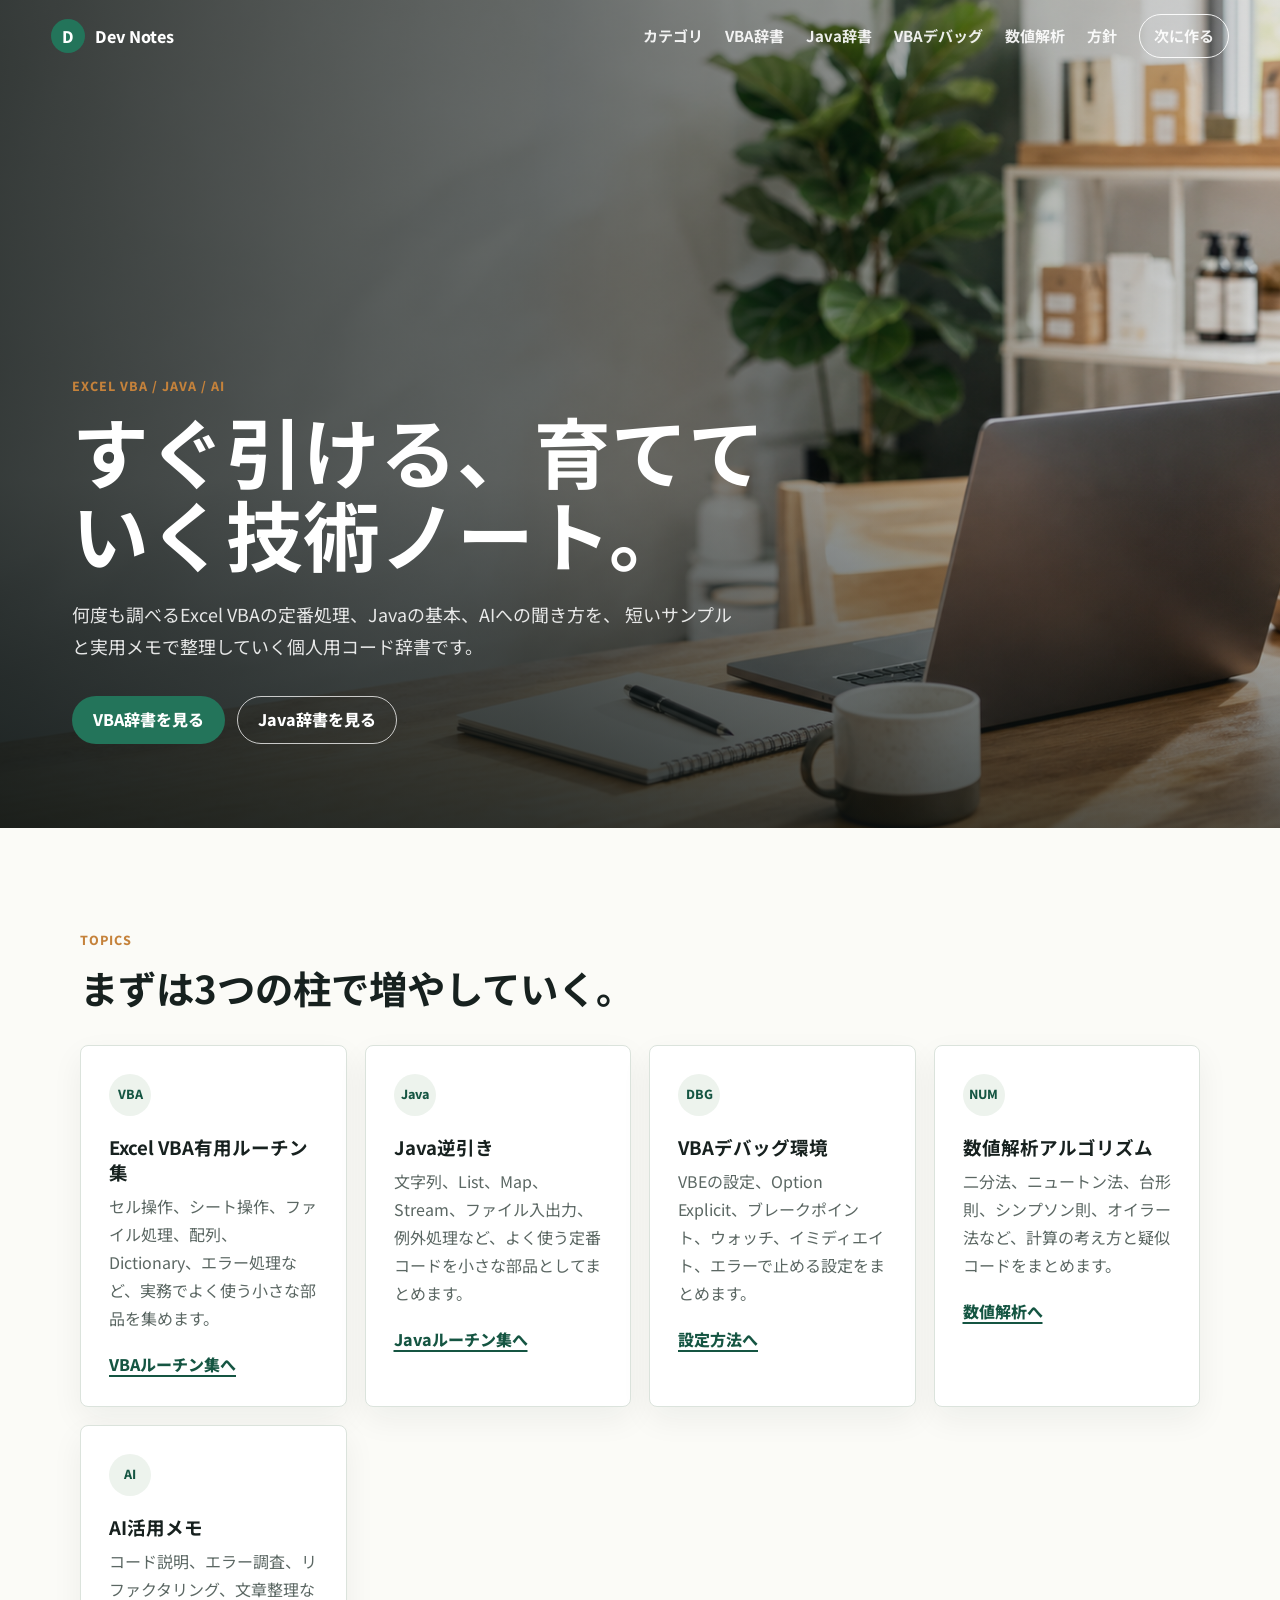
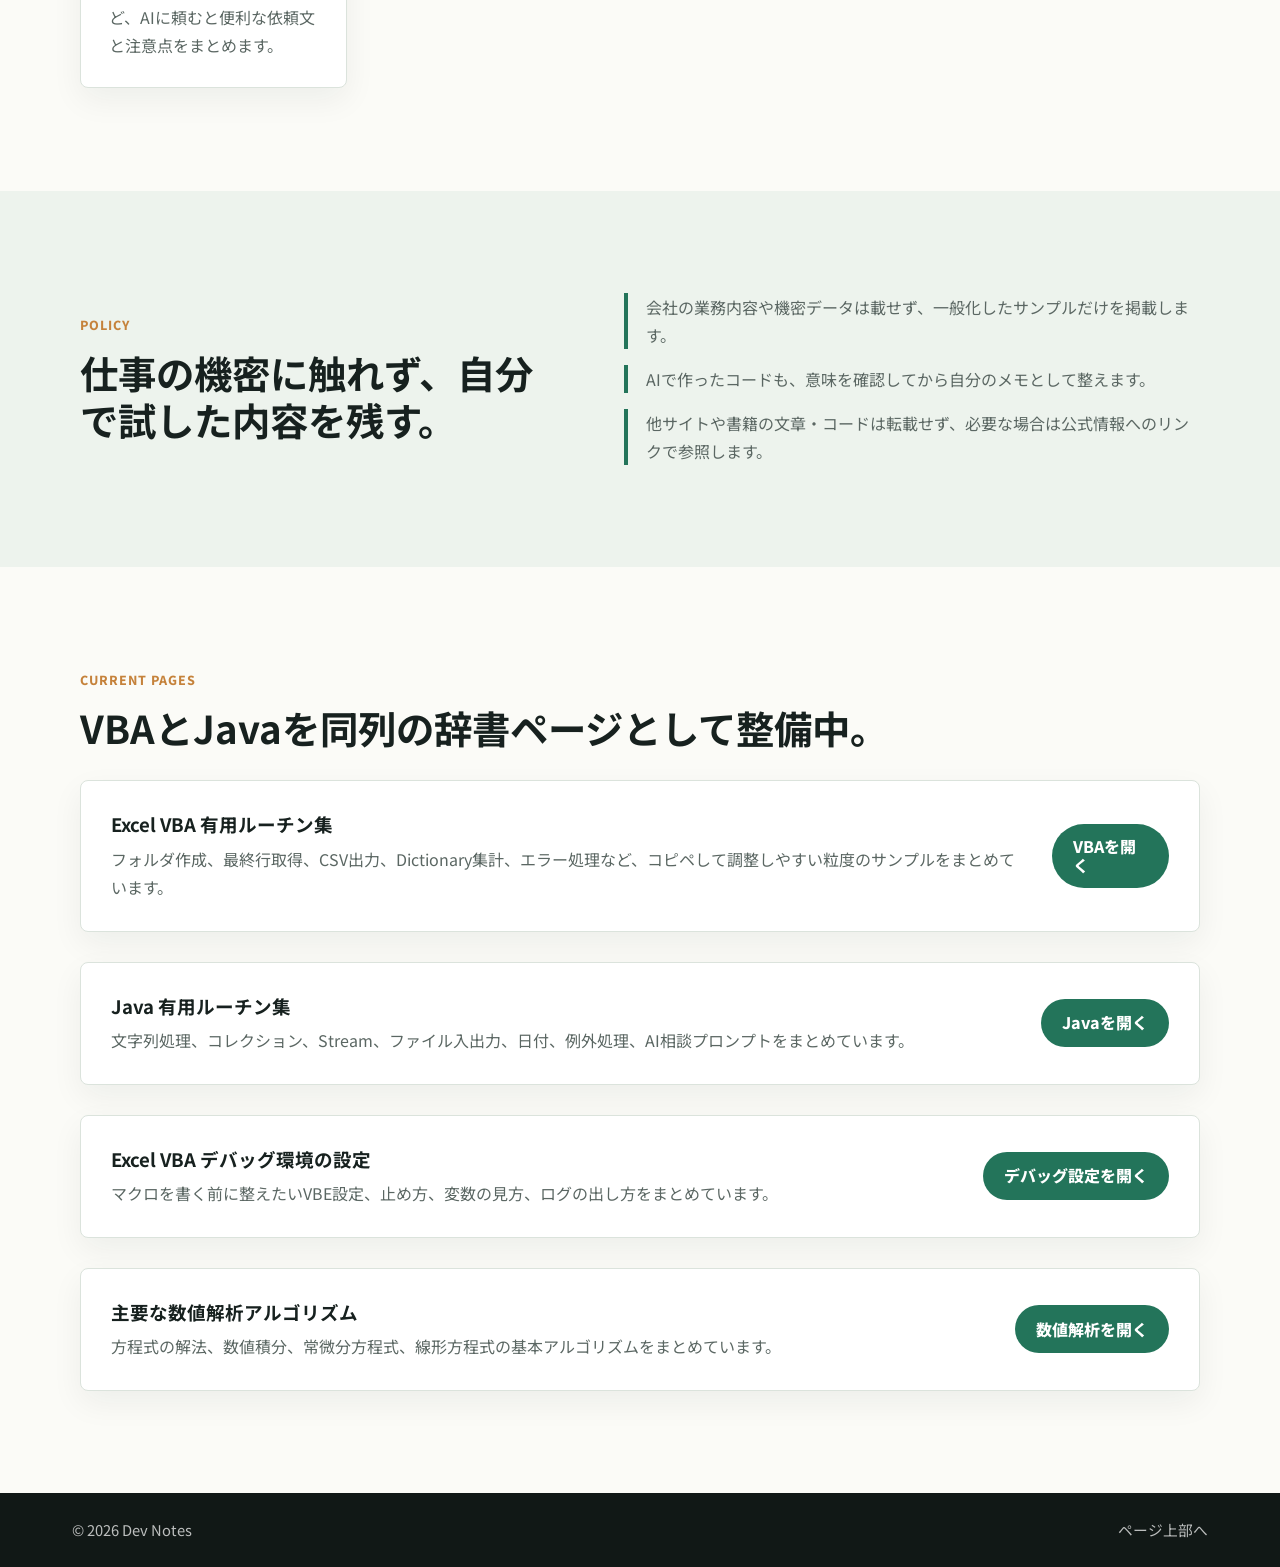
==== commit 9eca7dde: "Add VBA debugging and numerical methods pages" ====
--- a/index.html
+++ b/index.html
@@ -21,6 +21,8 @@
         <a href="index.html#topics">カテゴリ</a>
         <a href="vba.html">VBA辞書</a>
         <a href="java.html">Java辞書</a>
+        <a href="vba-debug.html">VBAデバッグ</a>
+        <a href="numerical.html">数値解析</a>
         <a href="index.html#policy">方針</a>
         <a class="nav-cta" href="index.html#next">次に作る</a>
       </nav>
@@ -56,7 +58,7 @@
           <div class="feature-grid">
             <article class="feature-card">
               <span class="icon">VBA</span>
-              <h3>Excel VBA逆引き</h3>
+              <h3>Excel VBA有用ルーチン集</h3>
               <p>セル操作、シート操作、ファイル処理、配列、Dictionary、エラー処理など、実務でよく使う小さな部品を集めます。</p>
               <a class="text-link" href="vba.html">VBAルーチン集へ</a>
             </article>
@@ -65,6 +67,18 @@
               <h3>Java逆引き</h3>
               <p>文字列、List、Map、Stream、ファイル入出力、例外処理など、よく使う定番コードを小さな部品としてまとめます。</p>
               <a class="text-link" href="java.html">Javaルーチン集へ</a>
+            </article>
+            <article class="feature-card">
+              <span class="icon">DBG</span>
+              <h3>VBAデバッグ環境</h3>
+              <p>VBEの設定、Option Explicit、ブレークポイント、ウォッチ、イミディエイト、エラーで止める設定をまとめます。</p>
+              <a class="text-link" href="vba-debug.html">設定方法へ</a>
+            </article>
+            <article class="feature-card">
+              <span class="icon">NUM</span>
+              <h3>数値解析アルゴリズム</h3>
+              <p>二分法、ニュートン法、台形則、シンプソン則、オイラー法など、計算の考え方と疑似コードをまとめます。</p>
+              <a class="text-link" href="numerical.html">数値解析へ</a>
             </article>
             <article class="feature-card">
               <span class="icon">AI</span>
@@ -95,7 +109,7 @@
           <h2 id="next-title">VBAとJavaを同列の辞書ページとして整備中。</h2>
           <div class="article-preview">
             <div>
-              <h3>Excel VBA 有用関数・ルーチン集</h3>
+              <h3>Excel VBA 有用ルーチン集</h3>
               <p>フォルダ作成、最終行取得、CSV出力、Dictionary集計、エラー処理など、コピペして調整しやすい粒度のサンプルをまとめています。</p>
             </div>
             <a class="button primary" href="vba.html">VBAを開く</a>
@@ -106,6 +120,20 @@
               <p>文字列処理、コレクション、Stream、ファイル入出力、日付、例外処理、AI相談プロンプトをまとめています。</p>
             </div>
             <a class="button primary" href="java.html">Javaを開く</a>
+          </div>
+          <div class="article-preview">
+            <div>
+              <h3>Excel VBA デバッグ環境の設定</h3>
+              <p>マクロを書く前に整えたいVBE設定、止め方、変数の見方、ログの出し方をまとめています。</p>
+            </div>
+            <a class="button primary" href="vba-debug.html">デバッグ設定を開く</a>
+          </div>
+          <div class="article-preview">
+            <div>
+              <h3>主要な数値解析アルゴリズム</h3>
+              <p>方程式の解法、数値積分、常微分方程式、線形方程式の基本アルゴリズムをまとめています。</p>
+            </div>
+            <a class="button primary" href="numerical.html">数値解析を開く</a>
           </div>
         </div>
       </section>
--- a/styles.css
+++ b/styles.css
@@ -257,7 +257,7 @@
 
 .feature-grid {
   display: grid;
-  grid-template-columns: repeat(3, minmax(0, 1fr));
+  grid-template-columns: repeat(auto-fit, minmax(230px, 1fr));
   gap: 18px;
   margin-top: 34px;
 }
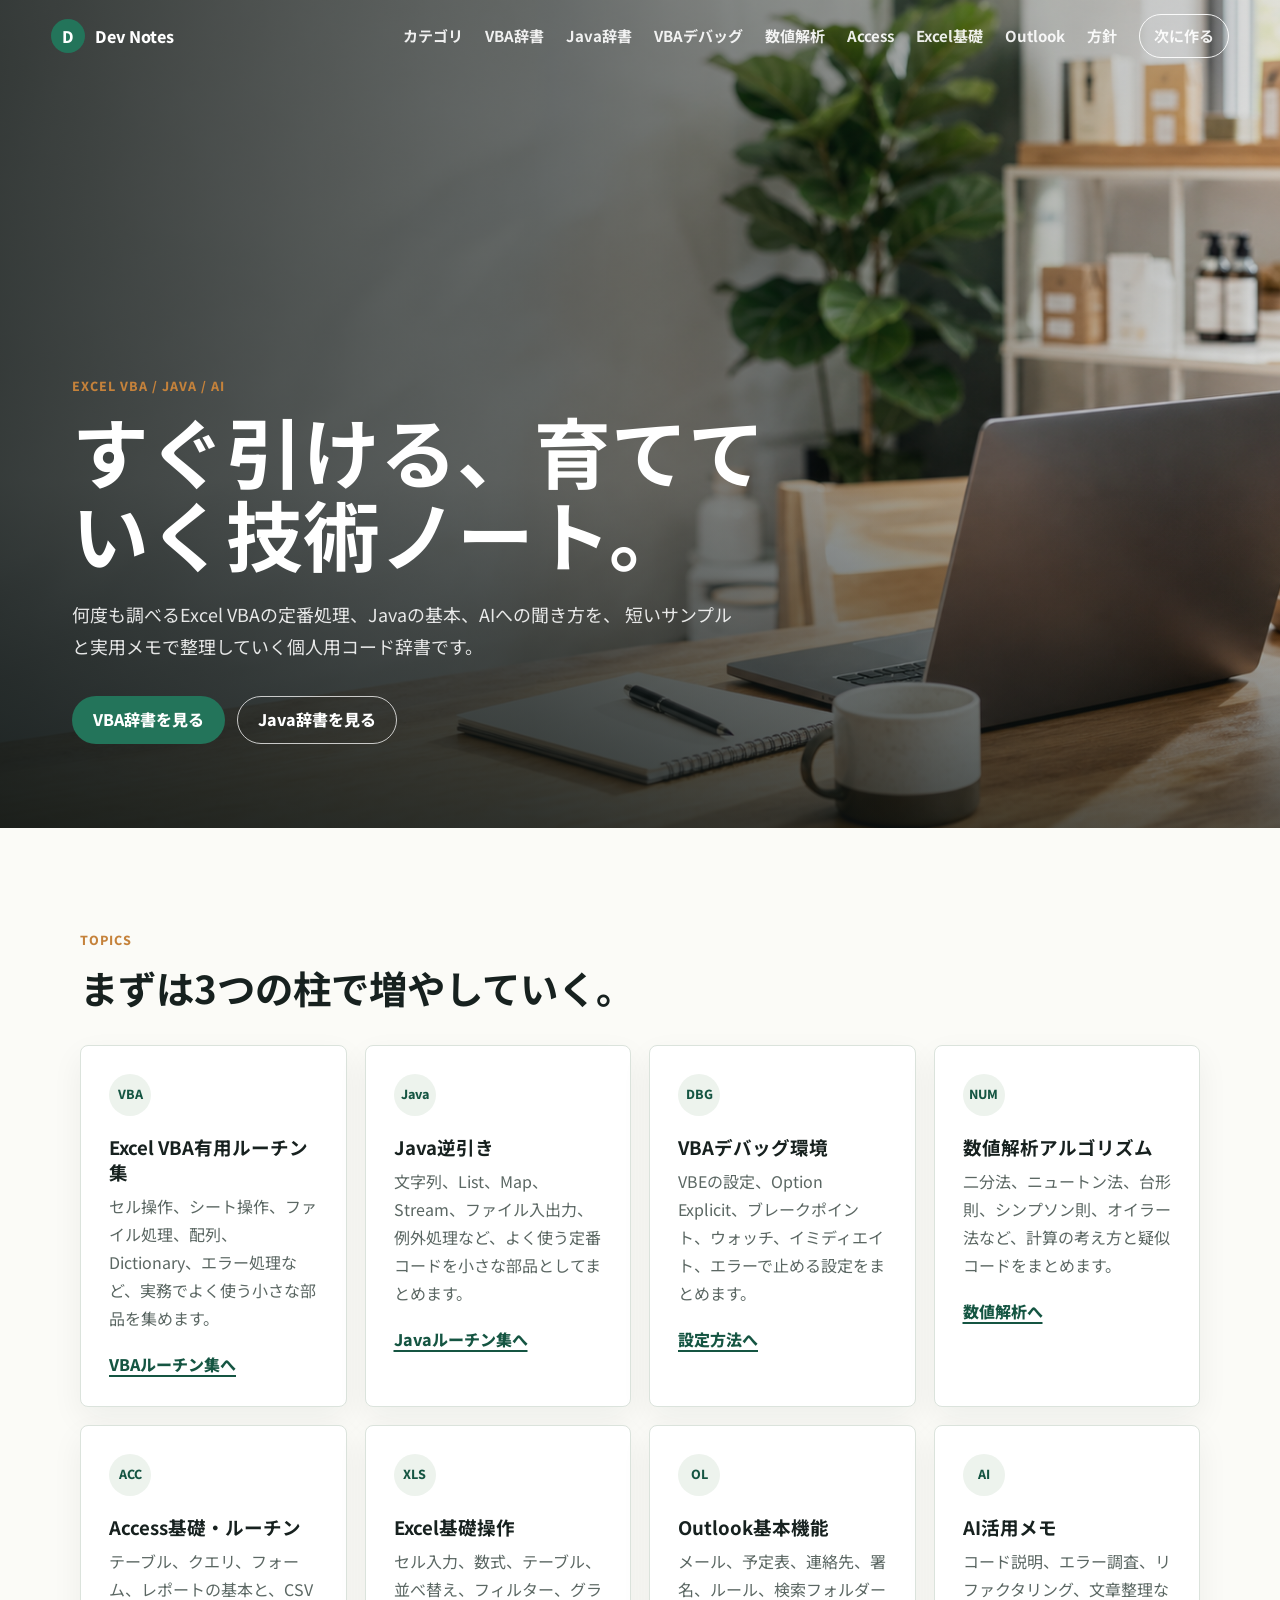
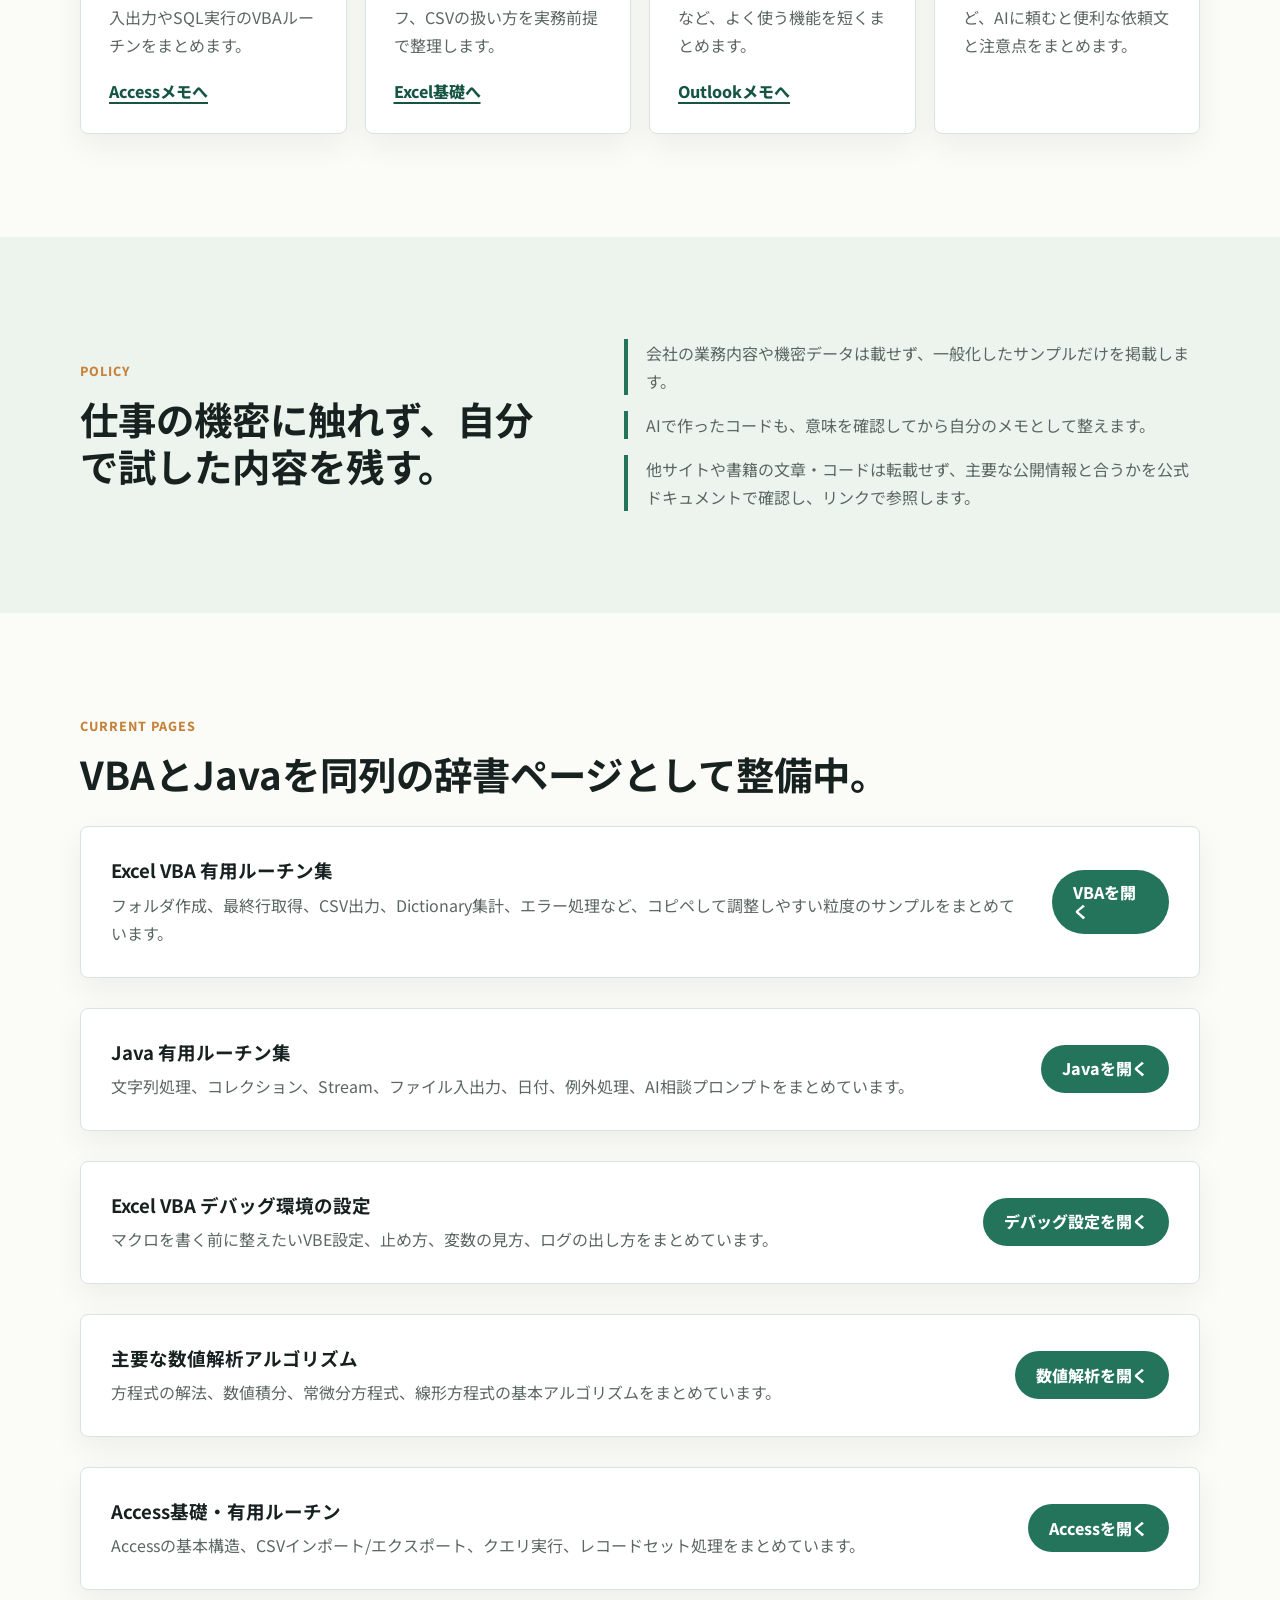
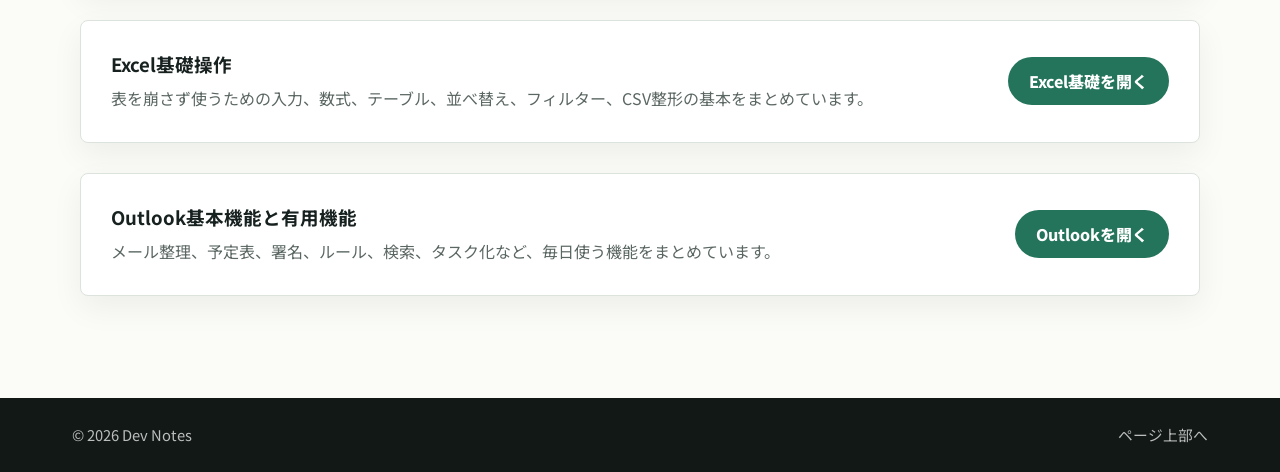
==== commit b7186e3c: "Add Office basics and CSV routines" ====
--- a/index.html
+++ b/index.html
@@ -23,6 +23,9 @@
         <a href="java.html">Java辞書</a>
         <a href="vba-debug.html">VBAデバッグ</a>
         <a href="numerical.html">数値解析</a>
+        <a href="access.html">Access</a>
+        <a href="excel-basics.html">Excel基礎</a>
+        <a href="outlook.html">Outlook</a>
         <a href="index.html#policy">方針</a>
         <a class="nav-cta" href="index.html#next">次に作る</a>
       </nav>
@@ -81,6 +84,24 @@
               <a class="text-link" href="numerical.html">数値解析へ</a>
             </article>
             <article class="feature-card">
+              <span class="icon">ACC</span>
+              <h3>Access基礎・ルーチン</h3>
+              <p>テーブル、クエリ、フォーム、レポートの基本と、CSV入出力やSQL実行のVBAルーチンをまとめます。</p>
+              <a class="text-link" href="access.html">Accessメモへ</a>
+            </article>
+            <article class="feature-card">
+              <span class="icon">XLS</span>
+              <h3>Excel基礎操作</h3>
+              <p>セル入力、数式、テーブル、並べ替え、フィルター、グラフ、CSVの扱い方を実務前提で整理します。</p>
+              <a class="text-link" href="excel-basics.html">Excel基礎へ</a>
+            </article>
+            <article class="feature-card">
+              <span class="icon">OL</span>
+              <h3>Outlook基本機能</h3>
+              <p>メール、予定表、連絡先、署名、ルール、検索フォルダーなど、よく使う機能を短くまとめます。</p>
+              <a class="text-link" href="outlook.html">Outlookメモへ</a>
+            </article>
+            <article class="feature-card">
               <span class="icon">AI</span>
               <h3>AI活用メモ</h3>
               <p>コード説明、エラー調査、リファクタリング、文章整理など、AIに頼むと便利な依頼文と注意点をまとめます。</p>
@@ -98,7 +119,7 @@
           <div class="note-list">
             <p>会社の業務内容や機密データは載せず、一般化したサンプルだけを掲載します。</p>
             <p>AIで作ったコードも、意味を確認してから自分のメモとして整えます。</p>
-            <p>他サイトや書籍の文章・コードは転載せず、必要な場合は公式情報へのリンクで参照します。</p>
+            <p>他サイトや書籍の文章・コードは転載せず、主要な公開情報と合うかを公式ドキュメントで確認し、リンクで参照します。</p>
           </div>
         </div>
       </section>
@@ -135,6 +156,27 @@
             </div>
             <a class="button primary" href="numerical.html">数値解析を開く</a>
           </div>
+          <div class="article-preview">
+            <div>
+              <h3>Access基礎・有用ルーチン</h3>
+              <p>Accessの基本構造、CSVインポート/エクスポート、クエリ実行、レコードセット処理をまとめています。</p>
+            </div>
+            <a class="button primary" href="access.html">Accessを開く</a>
+          </div>
+          <div class="article-preview">
+            <div>
+              <h3>Excel基礎操作</h3>
+              <p>表を崩さず使うための入力、数式、テーブル、並べ替え、フィルター、CSV整形の基本をまとめています。</p>
+            </div>
+            <a class="button primary" href="excel-basics.html">Excel基礎を開く</a>
+          </div>
+          <div class="article-preview">
+            <div>
+              <h3>Outlook基本機能と有用機能</h3>
+              <p>メール整理、予定表、署名、ルール、検索、タスク化など、毎日使う機能をまとめています。</p>
+            </div>
+            <a class="button primary" href="outlook.html">Outlookを開く</a>
+          </div>
         </div>
       </section>
     </main>
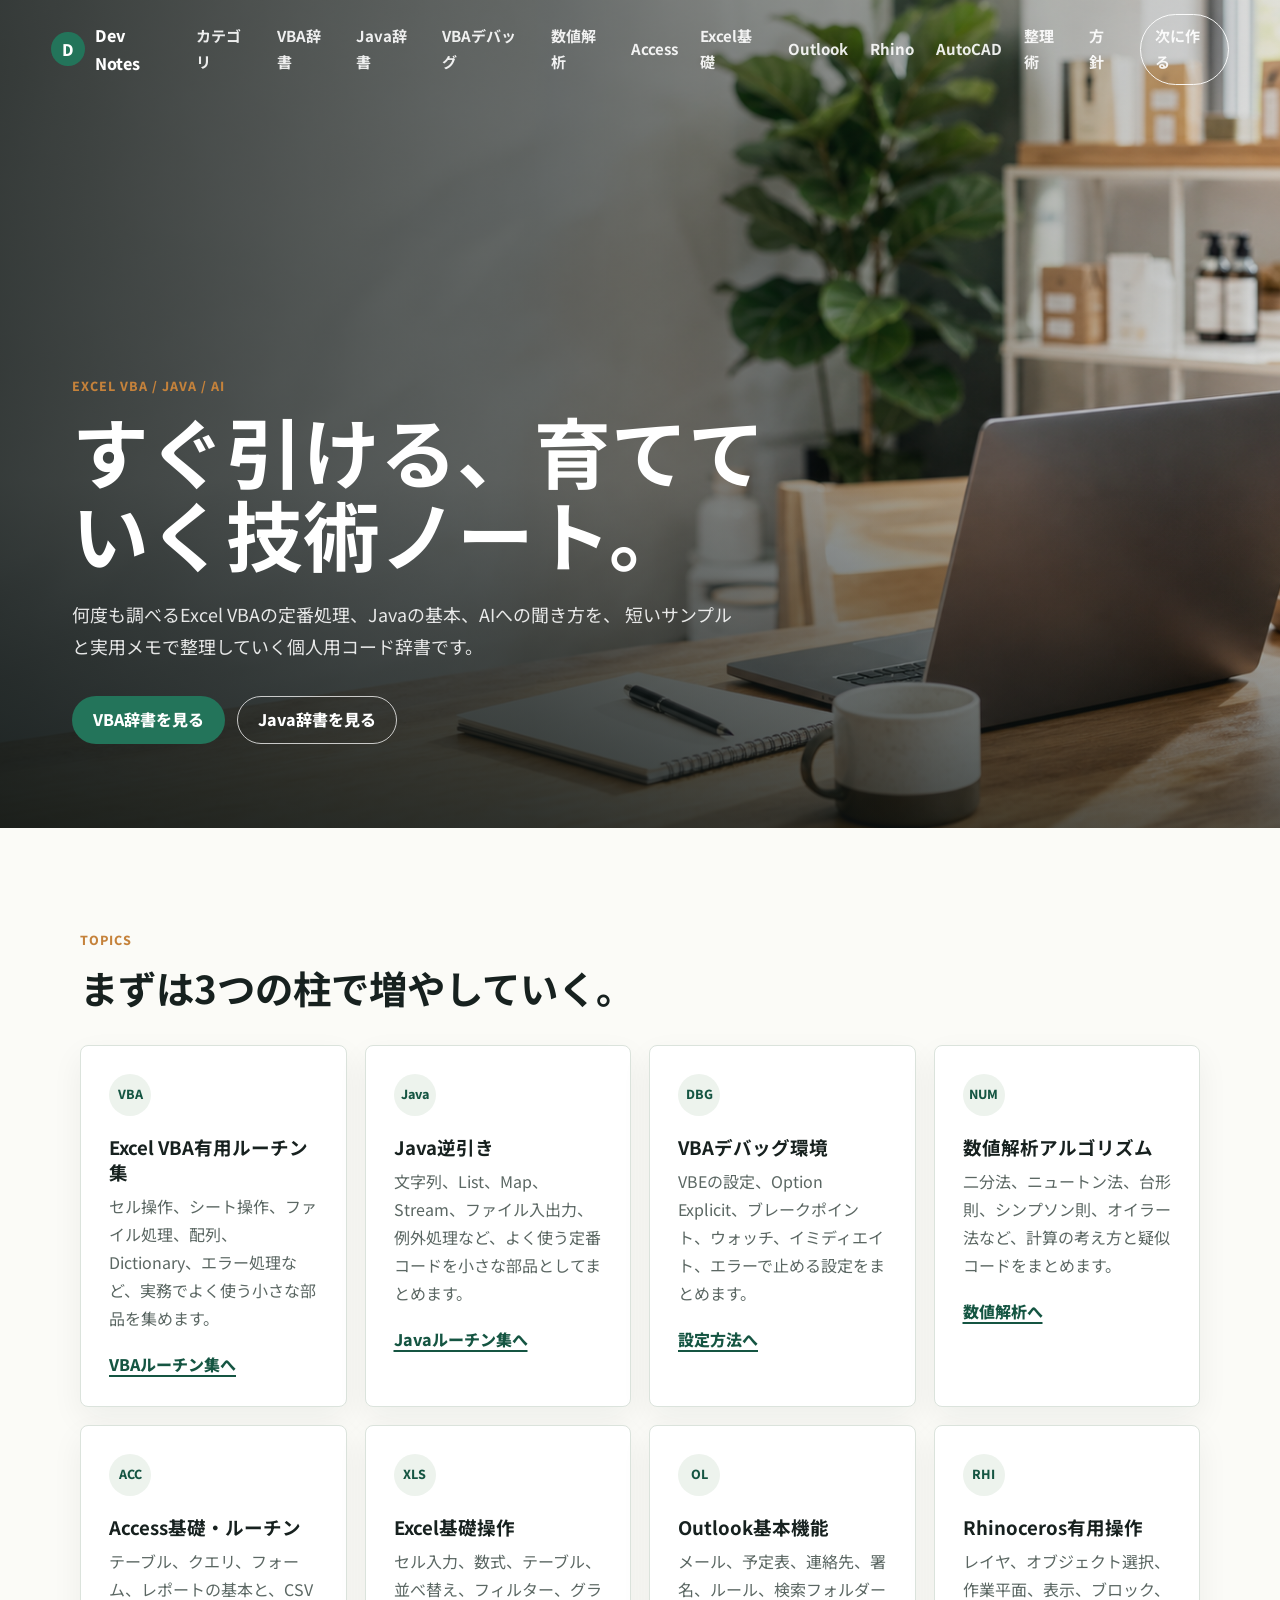
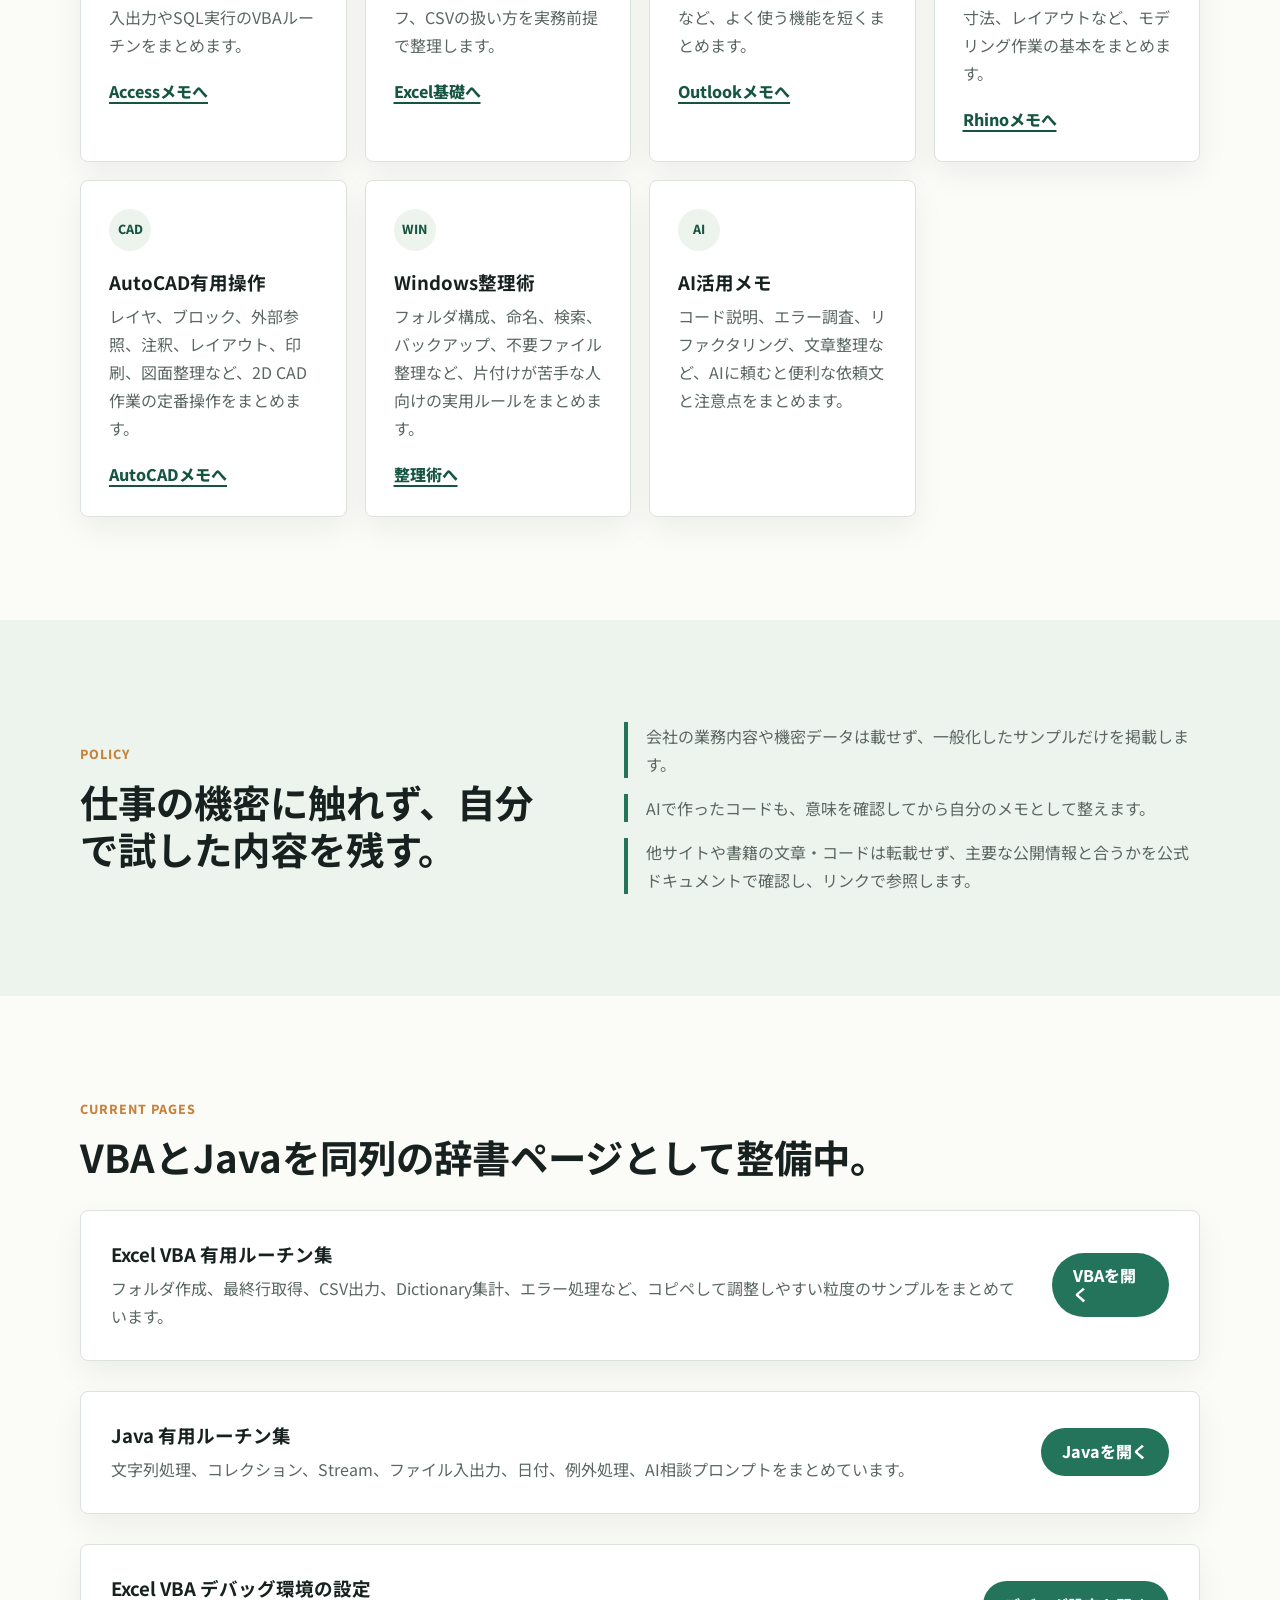
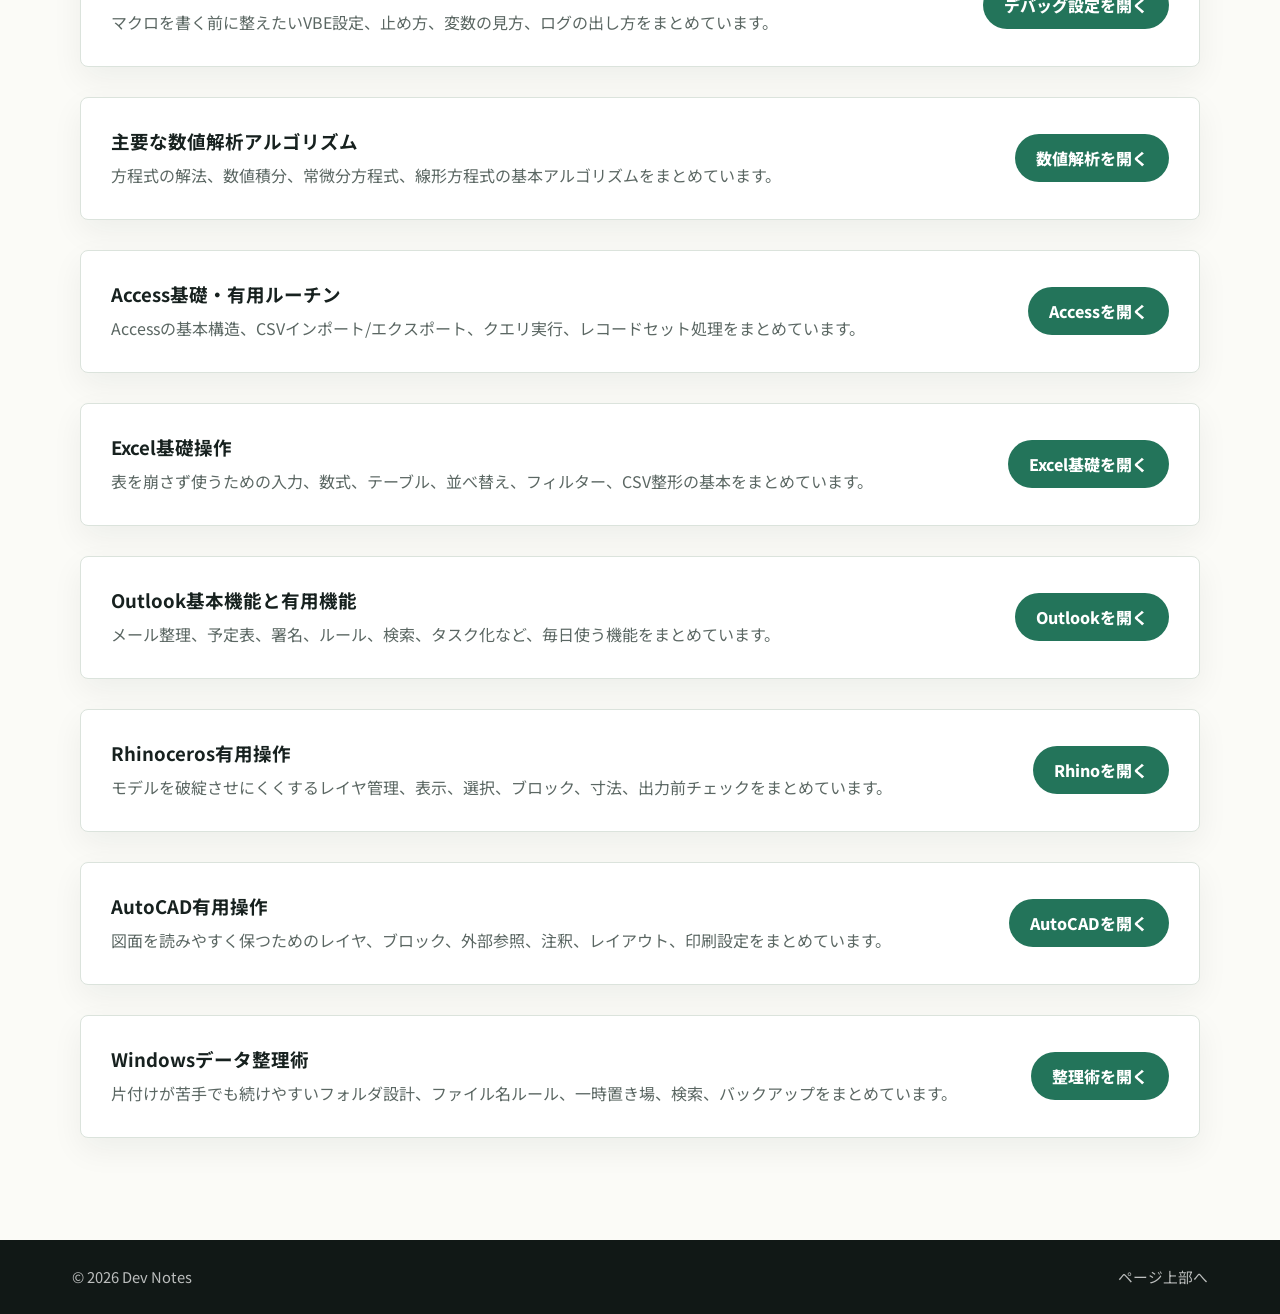
==== commit 59807de3: "Add CAD and Windows organization pages" ====
--- a/index.html
+++ b/index.html
@@ -26,6 +26,9 @@
         <a href="access.html">Access</a>
         <a href="excel-basics.html">Excel基礎</a>
         <a href="outlook.html">Outlook</a>
+        <a href="rhino.html">Rhino</a>
+        <a href="autocad.html">AutoCAD</a>
+        <a href="windows-organize.html">整理術</a>
         <a href="index.html#policy">方針</a>
         <a class="nav-cta" href="index.html#next">次に作る</a>
       </nav>
@@ -102,6 +105,24 @@
               <a class="text-link" href="outlook.html">Outlookメモへ</a>
             </article>
             <article class="feature-card">
+              <span class="icon">RHI</span>
+              <h3>Rhinoceros有用操作</h3>
+              <p>レイヤ、オブジェクト選択、作業平面、表示、ブロック、寸法、レイアウトなど、モデリング作業の基本をまとめます。</p>
+              <a class="text-link" href="rhino.html">Rhinoメモへ</a>
+            </article>
+            <article class="feature-card">
+              <span class="icon">CAD</span>
+              <h3>AutoCAD有用操作</h3>
+              <p>レイヤ、ブロック、外部参照、注釈、レイアウト、印刷、図面整理など、2D CAD作業の定番操作をまとめます。</p>
+              <a class="text-link" href="autocad.html">AutoCADメモへ</a>
+            </article>
+            <article class="feature-card">
+              <span class="icon">WIN</span>
+              <h3>Windows整理術</h3>
+              <p>フォルダ構成、命名、検索、バックアップ、不要ファイル整理など、片付けが苦手な人向けの実用ルールをまとめます。</p>
+              <a class="text-link" href="windows-organize.html">整理術へ</a>
+            </article>
+            <article class="feature-card">
               <span class="icon">AI</span>
               <h3>AI活用メモ</h3>
               <p>コード説明、エラー調査、リファクタリング、文章整理など、AIに頼むと便利な依頼文と注意点をまとめます。</p>
@@ -177,6 +198,27 @@
             </div>
             <a class="button primary" href="outlook.html">Outlookを開く</a>
           </div>
+          <div class="article-preview">
+            <div>
+              <h3>Rhinoceros有用操作</h3>
+              <p>モデルを破綻させにくくするレイヤ管理、表示、選択、ブロック、寸法、出力前チェックをまとめています。</p>
+            </div>
+            <a class="button primary" href="rhino.html">Rhinoを開く</a>
+          </div>
+          <div class="article-preview">
+            <div>
+              <h3>AutoCAD有用操作</h3>
+              <p>図面を読みやすく保つためのレイヤ、ブロック、外部参照、注釈、レイアウト、印刷設定をまとめています。</p>
+            </div>
+            <a class="button primary" href="autocad.html">AutoCADを開く</a>
+          </div>
+          <div class="article-preview">
+            <div>
+              <h3>Windowsデータ整理術</h3>
+              <p>片付けが苦手でも続けやすいフォルダ設計、ファイル名ルール、一時置き場、検索、バックアップをまとめています。</p>
+            </div>
+            <a class="button primary" href="windows-organize.html">整理術を開く</a>
+          </div>
         </div>
       </section>
     </main>
